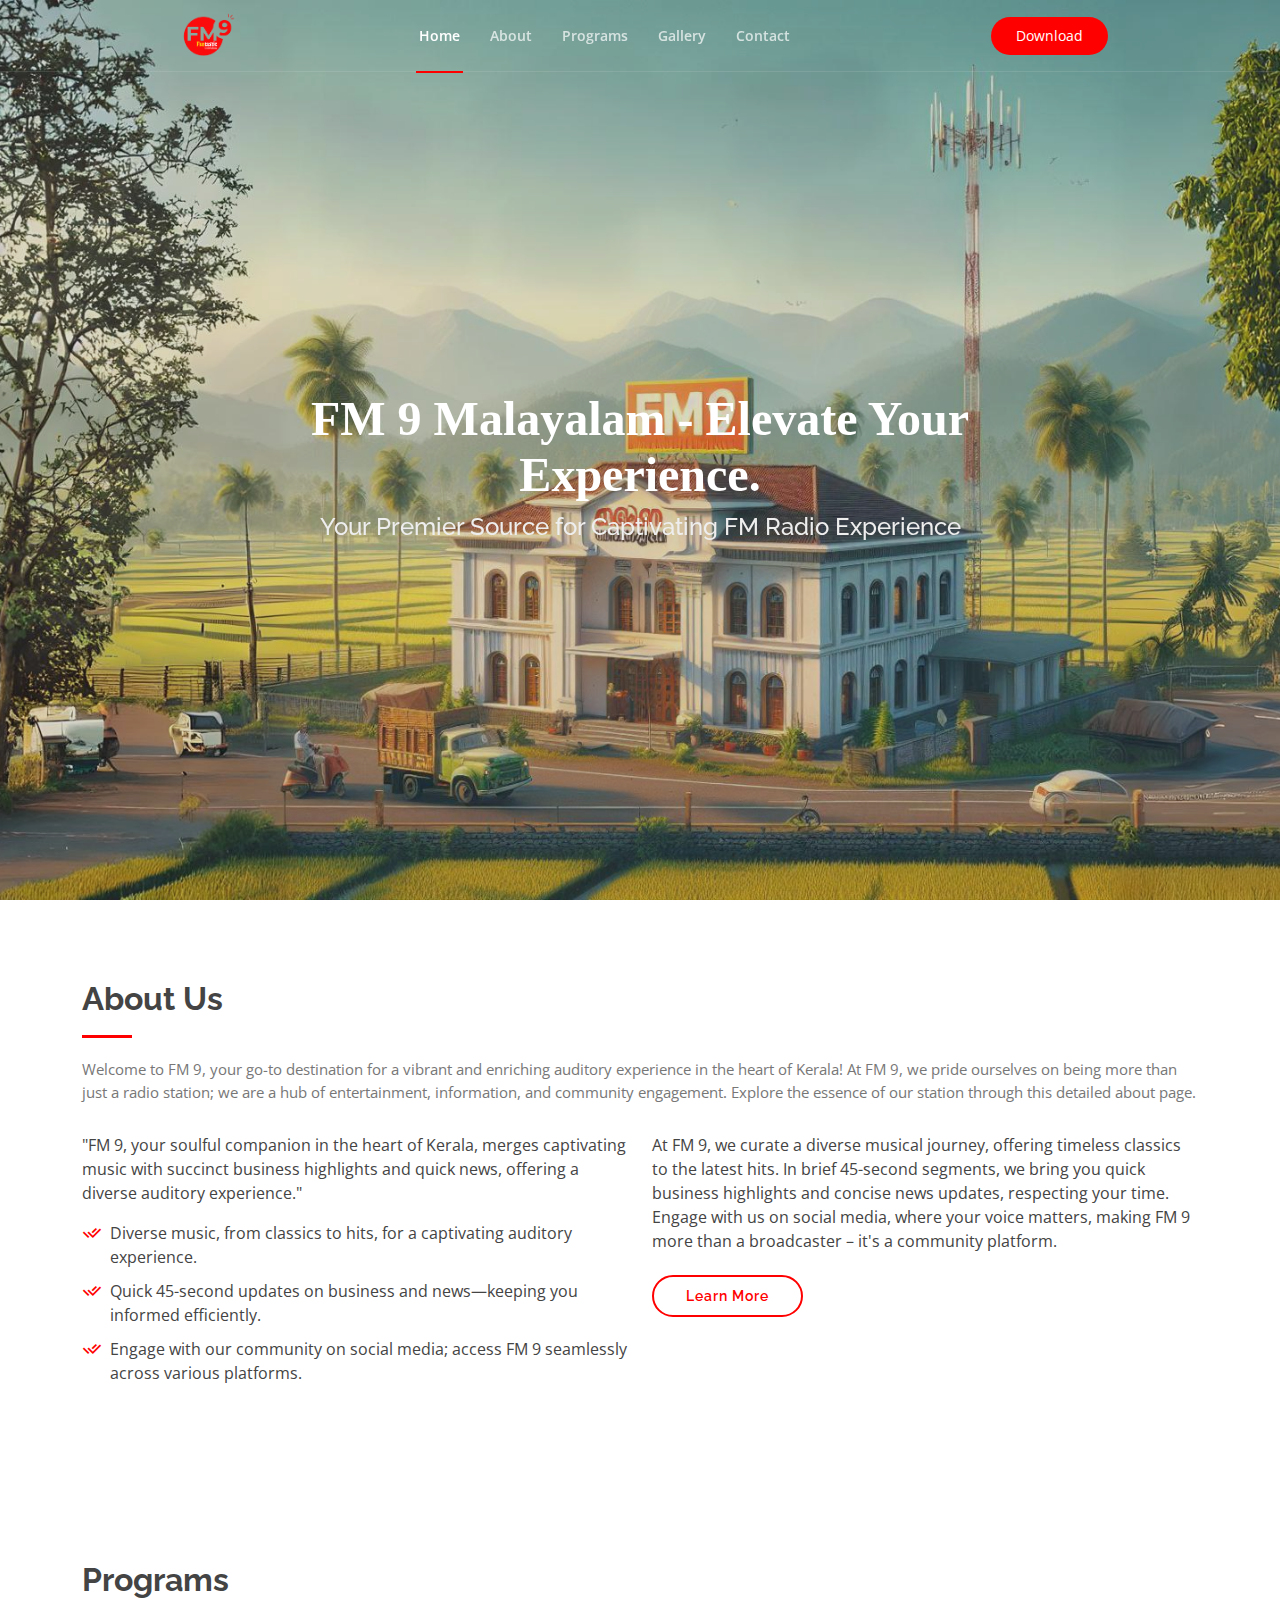
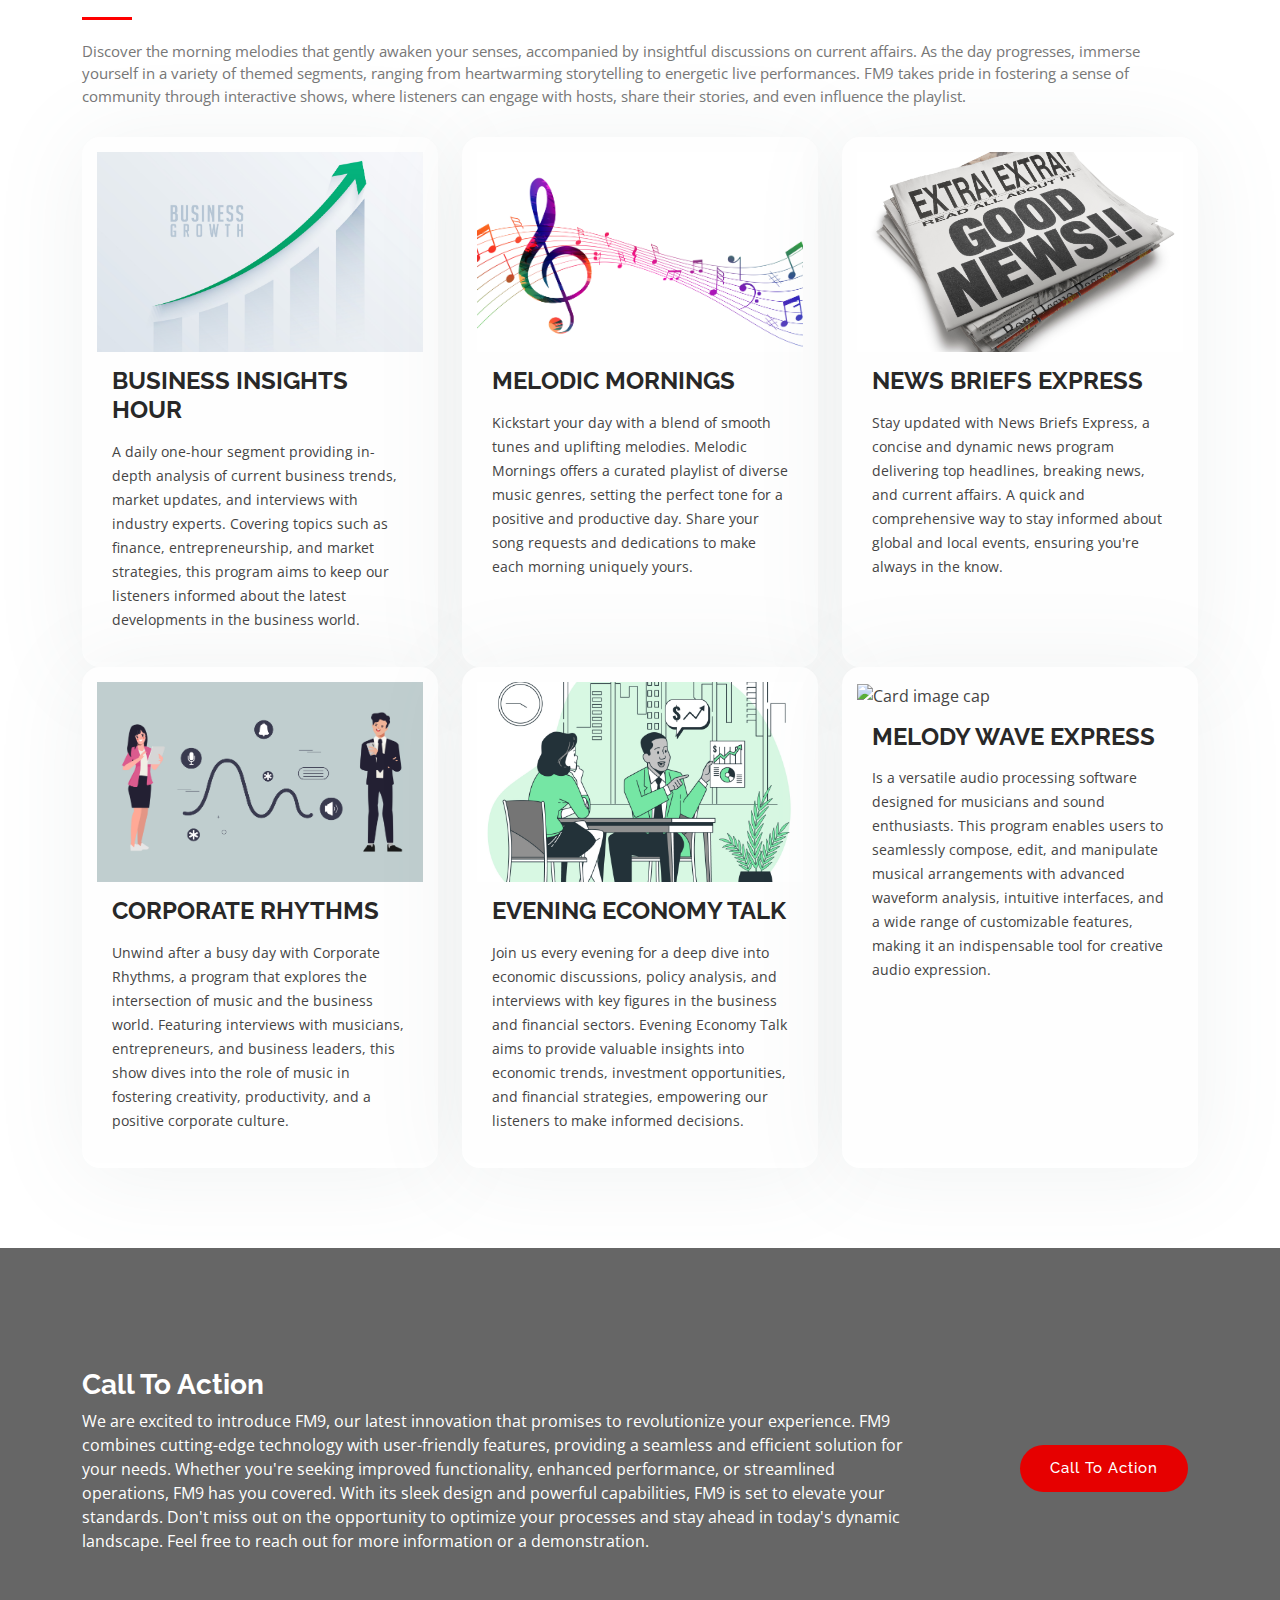
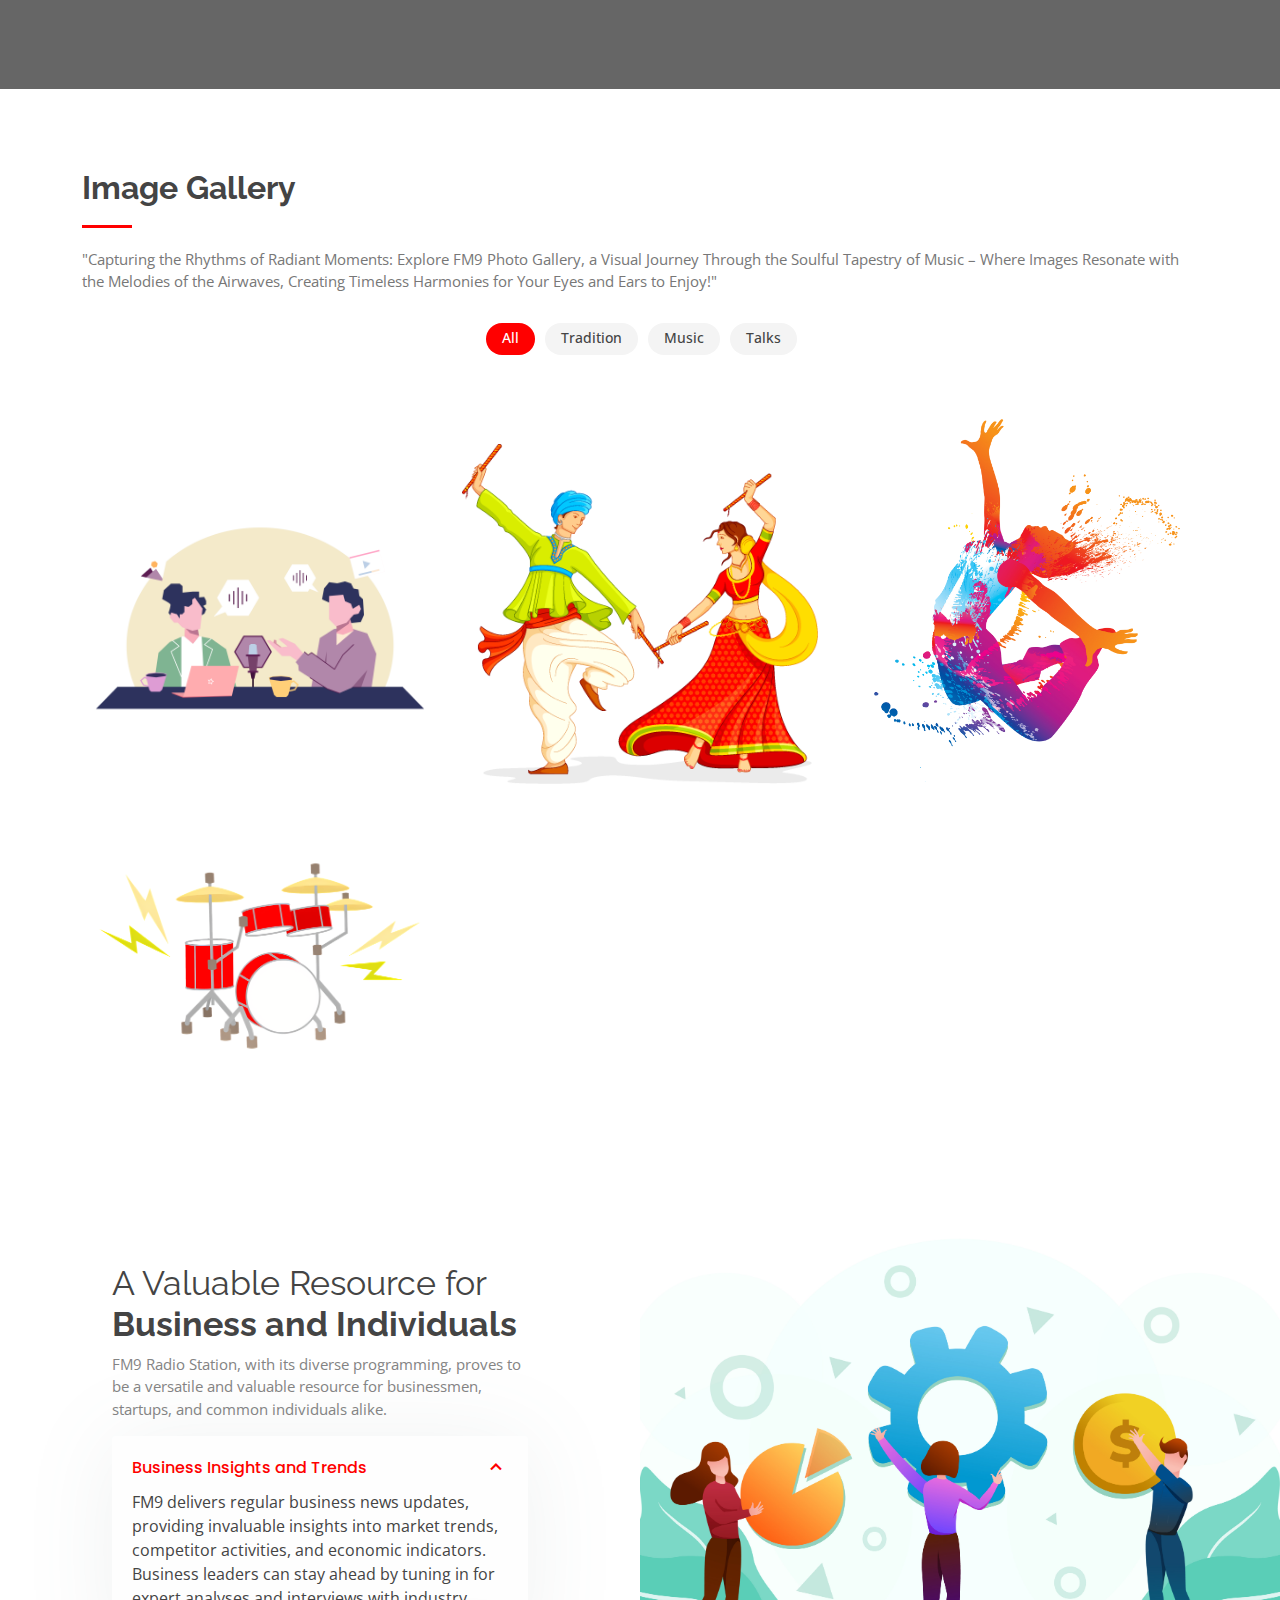
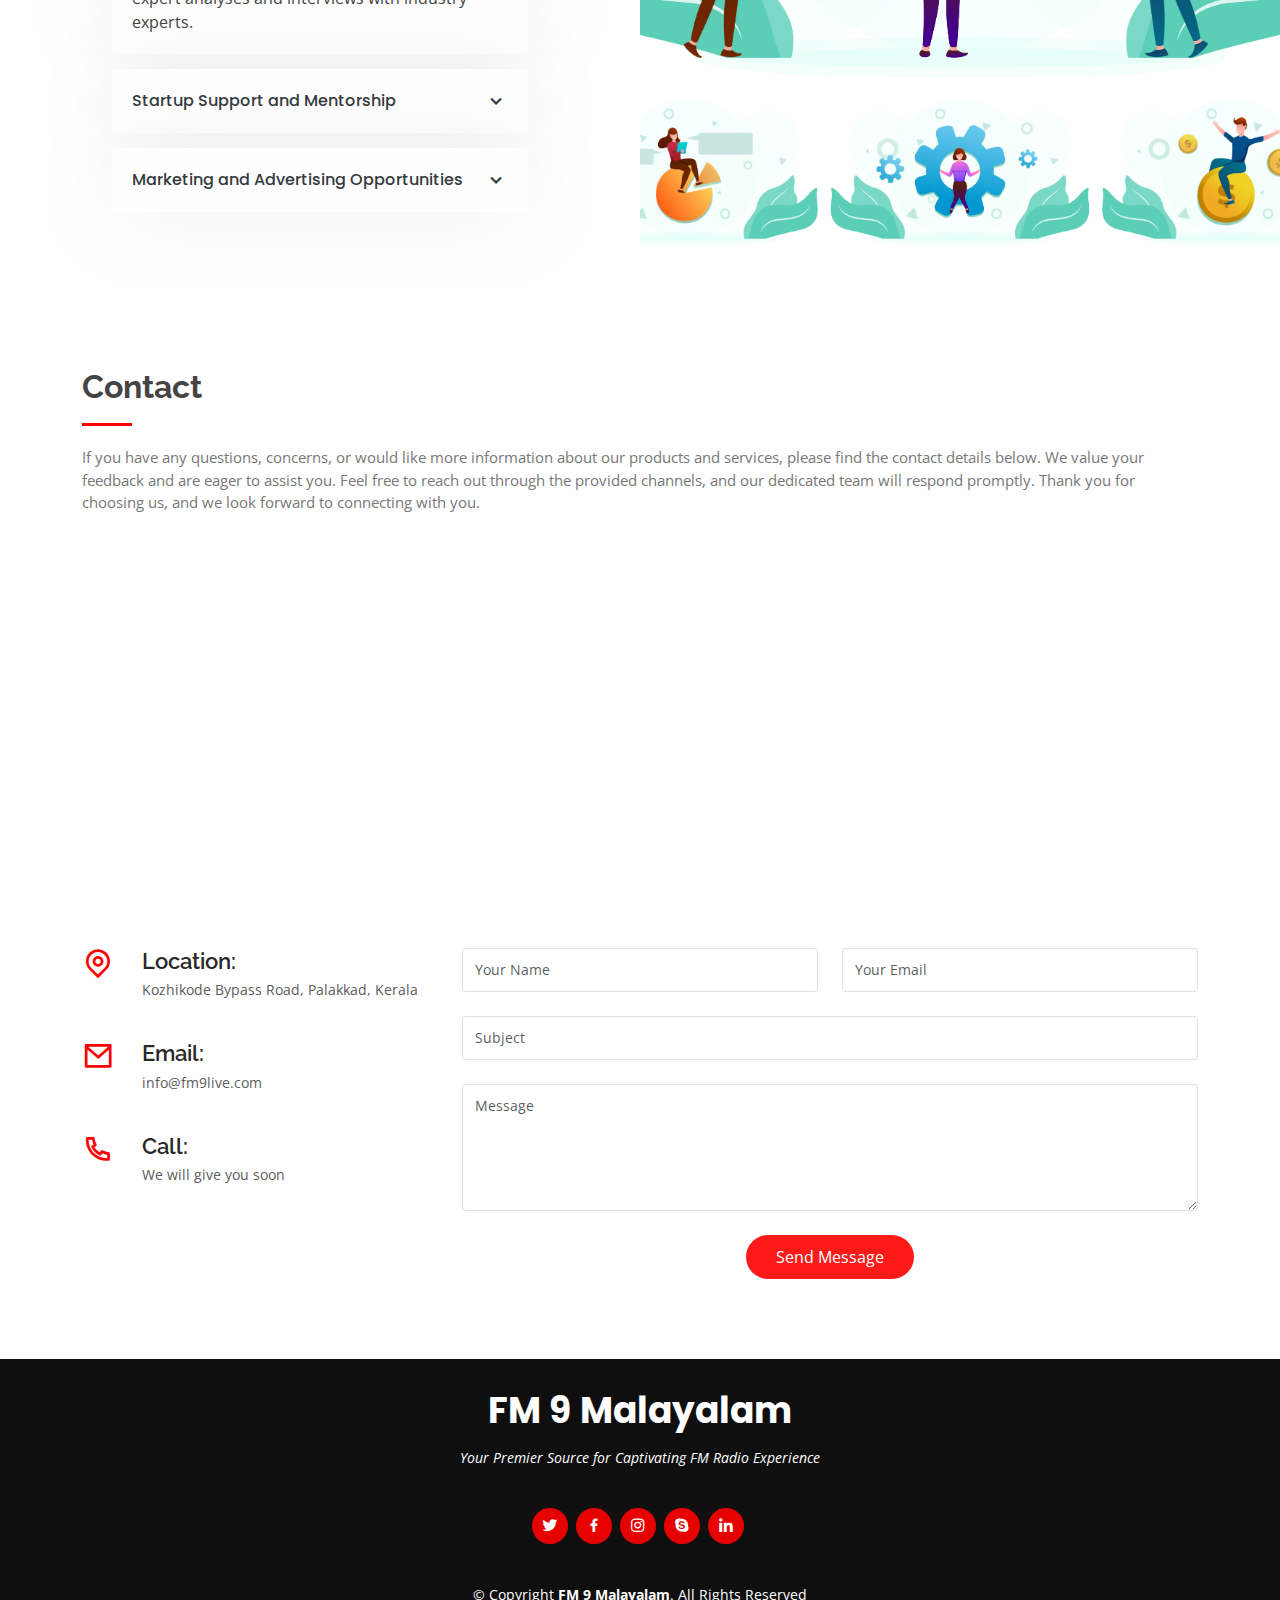
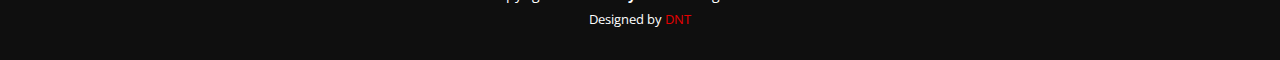
==== Fm9 Malayalam/index.html @ 85ab2f52 "final commit" ====
<!DOCTYPE html>
<html lang="en">
  <head>
    <meta charset="utf-8" />
    <meta content="width=device-width, initial-scale=1.0" name="viewport" />

    <title>FM 9 Malayalam</title>
    <meta content="" name="description" />
    <meta content="" name="keywords" />

    <!-- Favicons -->
    <link href="assets/img/FM 9  Logo.png" rel="icon" />
    <link href="assets/img/apple-touch-icon.png" rel="apple-touch-icon" />

    <!-- Google Fonts -->
    <link
      href="https://fonts.googleapis.com/css?family=Open+Sans:300,300i,400,400i,600,600i,700,700i|Raleway:300,300i,400,400i,500,500i,600,600i,700,700i|Poppins:300,300i,400,400i,500,500i,600,600i,700,700i"
      rel="stylesheet"
    />

    <!-- Vendor CSS Files -->
    <link
      href="assets/vendor/bootstrap/css/bootstrap.min.css"
      rel="stylesheet"
    />
    <link
      href="assets/vendor/bootstrap-icons/bootstrap-icons.css"
      rel="stylesheet"
    />
    <link href="assets/vendor/boxicons/css/boxicons.min.css" rel="stylesheet" />
    <link
      href="assets/vendor/glightbox/css/glightbox.min.css"
      rel="stylesheet"
    />
    <link href="assets/vendor/remixicon/remixicon.css" rel="stylesheet" />
    <link href="assets/vendor/swiper/swiper-bundle.min.css" rel="stylesheet" />

    <!-- Template Main CSS File -->
    <link href="assets/css/style.css" rel="stylesheet" />
    <link
      rel="stylesheet"
      type="text/css"
      href="https://cdn.jsdelivr.net/npm/toastify-js/src/toastify.min.css"
    />
  </head>

  <body>
    <!-- ======= Header ======= -->
    <header id="header" class="fixed-top">
      <div class="container-fluid">
        <div class="row justify-content-center">
          <div
            class="col-xl-9 d-flex align-items-center justify-content-lg-between"
          >
            <h1 class="logo me-auto me-lg-0">
              <a href="index.html"
                ><img
                  src="./assets/img/FM 9  Logo.png"
                  alt="Logo"
                  class="img-fluid"
              /></a>
            </h1>
            <!-- Uncomment below if you prefer to use an image logo -->
            <!-- <a href="index.html" class="logo me-auto me-lg-0"><img src="assets/img/logo.png" alt="" class="img-fluid"></a>-->

            <nav id="navbar" class="navbar order-last order-lg-0">
              <ul>
                <li>
                  <a class="nav-link scrollto active" href="#hero">Home</a>
                </li>
                <li><a class="nav-link scrollto" href="#about">About</a></li>
                <li>
                  <a class="nav-link scrollto" href="#programs">Programs</a>
                </li>
                <li>
                  <a class="nav-link scrollto" href="#portfolio">Gallery</a>
                </li>
                <li>
                  <a class="nav-link scrollto" href="#contact">Contact</a>
                </li>
              </ul>
              <i class="bi bi-list mobile-nav-toggle"></i>
            </nav>
            <!-- .navbar -->

            <a href="#about" class="get-started-btn scrollto">Download</a>
          </div>
        </div>
      </div>
    </header>
    <!-- End Header -->

    <!-- ======= Hero Section ======= -->
    <section id="hero" class="d-flex flex-column justify-content-center">
      <div class="container">
        <div class="row justify-content-center">
          <div class="col-xl-8">
            <div id="fmCarousel" class="carousel slide" data-ride="carousel">
              <div class="carousel-inner">
                <div class="carousel-item active">
                  <h1>FM 9 Malayalam - Elevate Your Experience.</h1>
                  <h2>
                    Your Premier Source for Captivating FM Radio Experience
                  </h2>
                </div>
                <div class="carousel-item">
                  <h1>FM 9 Malayalam - Beyond Boundaries, Beyond Limits.</h1>
                  <h2>
                    Your Premier Source for Captivating FM Radio Experience
                  </h2>
                </div>
                <div class="carousel-item">
                  <h1>FM 9 Malayalam - Where Imagination Meets Technology.</h1>
                  <h2>
                    Your Premier Source for Captivating FM Radio Experience
                  </h2>
                </div>
              </div>
            </div>
          </div>
        </div>
      </div>
    </section>
    <!-- End Hero -->

    <main id="main">
      <!-- ======= About Us Section ======= -->
      <section id="about" class="about">
        <div class="container">
          <div class="section-title">
            <h2>About Us</h2>
            <p>
              Welcome to FM 9, your go-to destination for a vibrant and
              enriching auditory experience in the heart of Kerala! At FM 9, we
              pride ourselves on being more than just a radio station; we are a
              hub of entertainment, information, and community engagement.
              Explore the essence of our station through this detailed about
              page.
            </p>
          </div>

          <div class="row content">
            <div class="col-lg-6">
              <p>
                "FM 9, your soulful companion in the heart of Kerala, merges
                captivating music with succinct business highlights and quick
                news, offering a diverse auditory experience."
              </p>
              <ul>
                <li>
                  <i class="ri-check-double-line"></i> Diverse music, from
                  classics to hits, for a captivating auditory experience.
                </li>
                <li>
                  <i class="ri-check-double-line"></i> Quick 45-second updates
                  on business and news—keeping you informed efficiently.
                </li>
                <li>
                  <i class="ri-check-double-line"></i> Engage with our community
                  on social media; access FM 9 seamlessly across various
                  platforms.
                </li>
              </ul>
            </div>
            <div class="col-lg-6 pt-4 pt-lg-0">
              <p>
                At FM 9, we curate a diverse musical journey, offering timeless
                classics to the latest hits. In brief 45-second segments, we
                bring you quick business highlights and concise news updates,
                respecting your time. Engage with us on social media, where your
                voice matters, making FM 9 more than a broadcaster – it's a
                community platform.
              </p>
              <a href="about-us.html" class="btn-learn-more">Learn More</a>
            </div>
          </div>
        </div>
      </section>
      <!-- End About Us Section -->

      <!-- ======= Programs Section ======= -->
      <section id="programs" class="services">
        <div class="container">
          <div class="section-title">
            <h2>Programs</h2>
            <p>
              Discover the morning melodies that gently awaken your senses,
              accompanied by insightful discussions on current affairs. As the
              day progresses, immerse yourself in a variety of themed segments,
              ranging from heartwarming storytelling to energetic live
              performances. FM9 takes pride in fostering a sense of community
              through interactive shows, where listeners can engage with hosts,
              share their stories, and even influence the playlist.
            </p>
          </div>

          <div class="row">
            <div class="col-lg-4 col-md-6 d-flex align-items-stretch">
              <div class="icon-box">
                <img
                  class="card-img-top"
                  src="./assets/img/Programs/sl_012322_48100_15.jpg"
                  alt="Card image cap"
                />
                <div class="card-body">
                  <h4><a href="">BUSINESS INSIGHTS HOUR</a></h4>
                  <p class="card-text">
                    A daily one-hour segment providing in-depth analysis of
                    current business trends, market updates, and interviews with
                    industry experts. Covering topics such as finance,
                    entrepreneurship, and market strategies, this program aims
                    to keep our listeners informed about the latest developments
                    in the business world.
                  </p>
                </div>
              </div>
            </div>

            <div class="col-lg-4 col-md-6 d-flex align-items-stretch">
              <div class="icon-box">
                <img
                  class="card-img-top"
                  src="./assets/img/Programs/SL-123119-26540-43.jpg"
                  alt="Card image cap"
                />
                <div class="card-body">
                  <h4><a href="">MELODIC MORNINGS</a></h4>
                  <p class="card-text">
                    Kickstart your day with a blend of smooth tunes and
                    uplifting melodies. Melodic Mornings offers a curated
                    playlist of diverse music genres, setting the perfect tone
                    for a positive and productive day. Share your song requests
                    and dedications to make each morning uniquely yours.
                  </p>
                </div>
              </div>
            </div>

            <div class="col-lg-4 col-md-6 d-flex align-items-stretch">
              <div class="icon-box">
                <img
                  class="card-img-top"
                  src="./assets/img/Programs/good-news-IMAGE.jpg"
                  alt="Card image cap"
                />
                <div class="card-body">
                  <h4><a href="">NEWS BRIEFS EXPRESS</a></h4>
                  <p class="card-text">
                    Stay updated with News Briefs Express, a concise and dynamic
                    news program delivering top headlines, breaking news, and
                    current affairs. A quick and comprehensive way to stay
                    informed about global and local events, ensuring you're
                    always in the know.
                  </p>
                </div>
              </div>
            </div>

            <div class="col-lg-4 col-md-6 d-flex align-items-stretch">
              <div class="icon-box">
                <img
                  class="card-img-top"
                  src="./assets/img/Programs/abstract_606.jpg"
                  alt="Card image cap"
                />
                <div class="card-body">
                  <h4><a href="">CORPORATE RHYTHMS</a></h4>
                  <p class="card-text">
                    Unwind after a busy day with Corporate Rhythms, a program
                    that explores the intersection of music and the business
                    world. Featuring interviews with musicians, entrepreneurs,
                    and business leaders, this show dives into the role of music
                    in fostering creativity, productivity, and a positive
                    corporate culture.
                  </p>
                </div>
              </div>
            </div>

            <div class="col-lg-4 col-md-6 d-flex align-items-stretch">
              <div class="icon-box">
                <img
                  class="card-img-top"
                  src="./assets/img/Programs/8878517.jpg"
                  alt="Card image cap"
                />
                <div class="card-body">
                  <h4><a href="">EVENING ECONOMY TALK</a></h4>
                  <p class="card-text">
                    Join us every evening for a deep dive into economic
                    discussions, policy analysis, and interviews with key
                    figures in the business and financial sectors. Evening
                    Economy Talk aims to provide valuable insights into economic
                    trends, investment opportunities, and financial strategies,
                    empowering our listeners to make informed decisions.
                  </p>
                </div>
              </div>
            </div>

            <div class="col-lg-4 col-md-6 d-flex align-items-stretch">
              <div class="icon-box">
                <img
                  class="card-img-top"
                  src="./assets/img/Programs/old-fashioned-turntable-wooden-table-generative-ai.jpg"
                  alt="Card image cap"
                />
                <div class="card-body">
                  <h4><a href="">MELODY WAVE EXPRESS</a></h4>
                  <p class="card-text">
                    Is a versatile audio processing software designed for
                    musicians and sound enthusiasts. This program enables users
                    to seamlessly compose, edit, and manipulate musical
                    arrangements with advanced waveform analysis, intuitive
                    interfaces, and a wide range of customizable features,
                    making it an indispensable tool for creative
                    audio expression.
                  </p>
                </div>
              </div>
            </div>
          </div>
        </div>
      </section>
      <!-- End Programs Section -->

      <!-- ======= Cta Section ======= -->
      <section id="cta" class="cta">
        <div class="container">
          <div class="row">
            <div class="col-lg-9 text-center text-lg-start">
              <h3>Call To Action</h3>
              <p>
                We are excited to introduce FM9, our latest innovation that
                promises to revolutionize your experience. FM9 combines
                cutting-edge technology with user-friendly features, providing a
                seamless and efficient solution for your needs. Whether you're
                seeking improved functionality, enhanced performance, or
                streamlined operations, FM9 has you covered. With its sleek
                design and powerful capabilities, FM9 is set to elevate your
                standards. Don't miss out on the opportunity to optimize your
                processes and stay ahead in today's dynamic landscape. Feel free
                to reach out for more information or a demonstration.
              </p>
            </div>
            <div class="col-lg-3 cta-btn-container text-center">
              <a class="cta-btn align-middle" href="#">Call To Action</a>
            </div>
          </div>
        </div>
      </section>
      <!-- End Cta Section -->

      <!-- ======= Portfolio Section ======= -->
      <section id="portfolio" class="portfolio">
        <div class="container">
          <div class="section-title">
            <h2>Image Gallery</h2>
            <p>
              "Capturing the Rhythms of Radiant Moments: Explore FM9 Photo
              Gallery, a Visual Journey Through the Soulful Tapestry of Music –
              Where Images Resonate with the Melodies of the Airwaves, Creating
              Timeless Harmonies for Your Eyes and Ears to Enjoy!"
            </p>
          </div>

          <div class="row">
            <div class="col-lg-12 d-flex justify-content-center">
              <ul id="portfolio-flters">
                <li data-filter="*" class="filter-active">All</li>
                <li data-filter=".filter-tradition">Tradition</li>
                <li data-filter=".filter-music">Music</li>
                <li data-filter=".filter-talks">Talks</li>
              </ul>
            </div>
          </div>

          <div class="row portfolio-container">
            <div class="col-lg-4 col-md-6 portfolio-item filter-talks">
              <img
                src="assets/img/gallery/gallery8.png"
                class="img-fluid"
                alt=""
              />
              <div class="portfolio-info">
                <h4>Talks</h4>
                <p>Talks</p>
              </div>
            </div>

            <div class="col-lg-4 col-md-6 portfolio-item filter-tradition">
              <img
                src="assets/img/gallery/gallery7.png"
                class="img-fluid"
                alt=""
              />
              <div class="portfolio-info">
                <h4>Tradition</h4>
                <p>Tradition</p>
              </div>
            </div>

            <div class="col-lg-4 col-md-6 portfolio-item filter-music">
              <img
                src="assets/img/gallery/gallery2.png"
                class="img-fluid"
                alt=""
              />
              <div class="portfolio-info">
                <h4>Music</h4>
                <p>Music</p>
              </div>
            </div>

            <div class="col-lg-4 col-md-6 portfolio-item filter-tradition">
              <img
                src="assets/img/gallery/gallery5.png"
                class="img-fluid"
                alt=""
              />
              <div class="portfolio-info">
                <h4>Tradition</h4>
                <p>Tradition</p>
              </div>
            </div>

            <div class="col-lg-4 col-md-6 portfolio-item filter-tradition">
              <img
                src="assets/img/gallery/gallery3.png"
                class="img-fluid"
                alt=""
              />
              <div class="portfolio-info">
                <h4>Tradition</h4>
                <p>Tradition</p>
              </div>
            </div>

            <div class="col-lg-4 col-md-6 portfolio-item filter-talks">
              <img
                src="assets/img/gallery/gallery1.png"
                class="img-fluid"
                alt=""
              />
              <div class="portfolio-info">
                <h4>Talks</h4>
                <p>Talks</p>
              </div>
            </div>

            <div class="col-lg-4 col-md-6 portfolio-item filter-music">
              <img
                src="assets/img/gallery/gallery4.png"
                class="img-fluid"
                alt=""
              />
              <div class="portfolio-info">
                <h4>Music</h4>
                <p>Music</p>
              </div>
            </div>

            <div class="col-lg-4 col-md-6 portfolio-item filter-talks">
              <img
                src="assets/img/gallery/gallery8.png"
                class="img-fluid"
                alt=""
              />
              <div class="portfolio-info">
                <h4>Talks</h4>
                <p>Talks</p>
              </div>
            </div>
            <div class="col-lg-4 col-md-6 portfolio-item filter-music">
              <img
                src="assets/img/gallery/gallery6.png"
                class="img-fluid"
                alt=""
              />
              <div class="portfolio-info">
                <h4>Music</h4>
                <p>Music</p>
              </div>
            </div>
          </div>
        </div>
      </section>
      <!-- End Portfolio Section -->

      <!-- ======= Faq Section ======= -->
      <section id="faq" class="faq">
        <div class="container-fluid">
          <div class="row">
            <div
              class="col-lg-6 d-flex flex-column justify-content-center align-items-stretch order-2 order-lg-1"
            >
              <div class="content">
                <h3>
                  A Valuable Resource for <br /><strong
                    >Business and Individuals</strong
                  >
                </h3>
                <p>
                  FM9 Radio Station, with its diverse programming, proves to be
                  a versatile and valuable resource for businessmen, startups,
                  and common individuals alike.
                </p>
              </div>

              <div class="accordion-list">
                <ul>
                  <li>
                    <a
                      data-bs-toggle="collapse"
                      class="collapse"
                      data-bs-target="#accordion-list-1"
                      >Business Insights and Trends<i
                        class="bx bx-chevron-down icon-show"
                      ></i
                      ><i class="bx bx-chevron-up icon-close"></i
                    ></a>
                    <div
                      id="accordion-list-1"
                      class="collapse show"
                      data-bs-parent=".accordion-list"
                    >
                      <p>
                        FM9 delivers regular business news updates, providing
                        invaluable insights into market trends, competitor
                        activities, and economic indicators. Business leaders
                        can stay ahead by tuning in for expert analyses and
                        interviews with industry experts.
                      </p>
                    </div>
                  </li>

                  <li>
                    <a
                      data-bs-toggle="collapse"
                      data-bs-target="#accordion-list-2"
                      class="collapsed"
                      >Startup Support and Mentorship<i
                        class="bx bx-chevron-down icon-show"
                      ></i
                      ><i class="bx bx-chevron-up icon-close"></i
                    ></a>
                    <div
                      id="accordion-list-2"
                      class="collapse"
                      data-bs-parent=".accordion-list"
                    >
                      <p>
                        FM9 hosts dedicated segments featuring success stories,
                        tips, and advice from seasoned entrepreneurs. This not
                        only offers inspiration but also practical guidance for
                        navigating the challenges faced by startups. Regular
                        interviews with investors and business mentors provide
                        networking opportunities.
                      </p>
                    </div>
                  </li>

                  <li>
                    <a
                      data-bs-toggle="collapse"
                      data-bs-target="#accordion-list-3"
                      class="collapsed"
                      >Marketing and Advertising Opportunities<i
                        class="bx bx-chevron-down icon-show"
                      ></i
                      ><i class="bx bx-chevron-up icon-close"></i
                    ></a>
                    <div
                      id="accordion-list-3"
                      class="collapse"
                      data-bs-parent=".accordion-list"
                    >
                      <p>
                        FM9 serves as a powerful advertising platform for
                        businesses and startups to reach a diverse audience.
                        Customized advertising slots enable effective promotion,
                        enhancing brand visibility and attracting
                        potential customers.
                      </p>
                    </div>
                  </li>
                </ul>
              </div>
            </div>

            <div
              class="col-lg-6 align-items-stretch order-1 order-lg-2 img"
              style="background-image: url('assets/img/35.jpg')"
            >
              &nbsp;
            </div>
          </div>
        </div>
      </section>
      <!-- End Faq Section -->

      <!-- ======= Contact Section ======= -->
      <section id="contact" class="contact">
        <div class="container">
          <div class="section-title">
            <h2>Contact</h2>
            <p>
              If you have any questions, concerns, or would like more
              information about our products and services, please find the
              contact details below. We value your feedback and are eager to
              assist you. Feel free to reach out through the provided channels,
              and our dedicated team will respond promptly. Thank you for
              choosing us, and we look forward to connecting with you.
            </p>
          </div>
        </div>

        <div>
          <iframe
            style="border: 0; width: 100%; height: 350px"
            src="https://www.google.com/maps/embed?pb=!1m14!1m8!1m3!1d12097.433213460943!2d-74.0062269!3d40.7101282!3m2!1i1024!2i768!4f13.1!3m3!1m2!1s0x0%3A0xb89d1fe6bc499443!2sDowntown+Conference+Center!5e0!3m2!1smk!2sbg!4v1539943755621"
            frameborder="0"
            allowfullscreen
          ></iframe>
        </div>

        <div class="container">
          <div class="row mt-5">
            <div class="col-lg-4">
              <div class="info">
                <div class="address">
                  <i class="ri-map-pin-line"></i>
                  <h4>Location:</h4>
                  <p>Kozhikode Bypass Road, Palakkad, Kerala</p>
                </div>

                <div class="email">
                  <i class="ri-mail-line"></i>
                  <h4>Email:</h4>
                  <p>info@fm9live.com</p>
                </div>

                <div class="phone">
                  <i class="ri-phone-line"></i>
                  <h4>Call:</h4>
                  <p>We will give you soon</p>
                </div>
              </div>
            </div>

            <div class="col-lg-8 mt-5 mt-lg-0">
              <div id="contact-form" class="form-group php-email-form">
                <div class="row">
                  <div class="col-md-6 form-group">
                    <input
                      type="text"
                      name="name"
                      class="form-control"
                      id="name"
                      placeholder="Your Name"
                      required
                    />
                  </div>
                  <div class="col-md-6 form-group mt-3 mt-md-0">
                    <input
                      type="email"
                      class="form-control"
                      name="email"
                      id="email"
                      placeholder="Your Email"
                      required
                    />
                  </div>
                </div>
                <div class="form-group mt-3">
                  <input
                    type="text"
                    class="form-control"
                    name="subject"
                    id="subject"
                    placeholder="Subject"
                    required
                  />
                </div>
                <div class="form-group mt-3">
                  <textarea
                    class="form-control"
                    name="message"
                    rows="5"
                    id="message"
                    placeholder="Message"
                    required
                  ></textarea>
                </div>
                <div class="my-3">
                  <div class="loading">Loading</div>
                  <div class="error-message"></div>
                  <div class="sent-message">
                    Your message has been sent. Thank you!
                  </div>
                </div>
                <div class="text-center">
                  <button onclick="sendMessage(event)">Send Message</button>
                </div>
              </div>
            </div>
          </div>
        </div>
      </section>
      <!-- End Contact Section -->
    </main>
    <!-- End #main -->

    <!-- ======= Footer ======= -->
    <footer id="footer">
      <div class="container">
        <h3>FM 9 Malayalam</h3>
        <p>Your Premier Source for Captivating FM Radio Experience</p>
        <div class="social-links">
          <a href="#" class="twitter"><i class="bx bxl-twitter"></i></a>
          <a href="#" class="facebook"><i class="bx bxl-facebook"></i></a>
          <a href="#" class="instagram"><i class="bx bxl-instagram"></i></a>
          <a href="#" class="google-plus"><i class="bx bxl-skype"></i></a>
          <a href="#" class="linkedin"><i class="bx bxl-linkedin"></i></a>
        </div>
        <div class="copyright">
          &copy; Copyright <strong><span>FM 9 Malayalam</span></strong
          >. All Rights Reserved
        </div>
        <div class="credits">
          Designed by <a href="https://fm9live.com/">DNT</a>
        </div>
      </div>
    </footer>
    <!-- End Footer -->

    <div id="preloader"></div>
    <a
      href="#"
      class="back-to-top d-flex align-items-center justify-content-center"
      ><i class="bi bi-arrow-up-short"></i
    ></a>

    <!-- Vendor JS Files -->
    <script src="assets/vendor/purecounter/purecounter_vanilla.js"></script>
    <script src="assets/vendor/bootstrap/js/bootstrap.bundle.min.js"></script>
    <script src="assets/vendor/glightbox/js/glightbox.min.js"></script>
    <script src="assets/vendor/isotope-layout/isotope.pkgd.min.js"></script>
    <script src="assets/vendor/swiper/swiper-bundle.min.js"></script>
    <script src="assets/vendor/php-email-form/validate.js"></script>

    <!-- Template Main JS File -->
    <script src="assets/js/main.js"></script>
    <script src="https://code.jquery.com/jquery-3.5.1.slim.min.js"></script>
    <script src="https://cdn.jsdelivr.net/npm/@popperjs/core@2.0.8/dist/umd/popper.min.js"></script>
    <script src="https://maxcdn.bootstrapcdn.com/bootstrap/4.5.2/js/bootstrap.min.js"></script>

    <!-- Email js -->
    <script
      type="text/javascript"
      src="https://cdn.jsdelivr.net/npm/@emailjs/browser@3/dist/email.min.js"
    ></script>

    <!-- toastify -->
    <script
      type="text/javascript"
      src="https://cdn.jsdelivr.net/npm/toastify-js"
    ></script>

    <script>
      // Enable carousel auto-slide
      $(document).ready(function () {
        $("#fmCarousel").carousel({
          interval: 3000,
        });
      });
    </script>

    <script>
      function sendMessage(event) {
        event.preventDefault();
        (function () {
          emailjs.init("loARgRmXVBQ91yema");
        })();

        let serviceID = "service_m8o8buq";
        let templateID = "template_ey1mjzt";

        const senderName = document.querySelector("#name");
        const senderEmail = document.querySelector("#email");
        const subject = document.querySelector("#subject");
        const message = document.querySelector("#message");

        if (
          senderName.value === "" ||
          senderEmail.value === "" ||
          subject.value === "" ||
          message.value === ""
        ) {
          function showToast() {
            Toastify({
              text: "Please fill in all fields before submitting.",
              duration: 3000,
              gravity: "bottom",
              position: "center",
              backgroundColor: "red",
            }).showToast();
          }
          showToast();
          return;
        }

        let params = {
          senderName: senderName.value,
          senderEmail: senderEmail.value,
          subject: subject.value,
          message: message.value,
        };

        emailjs.send(serviceID, templateID, params).then((res) => {
          function showToast() {
            Toastify({
              text: "Thank you! We will reach you soon.",
              duration: 3000,
              gravity: "bottom",
              position: "center",
              backgroundColor: "linear-gradient(to right, #00b09b, #96c93d)",
            }).showToast();
          }
          showToast();
          // Resetting the values
          senderName.value === ""
          senderEmail.value === ""
          subject.value === ""
          message.value === ""
        });
      }
    </script>
  </body>
</html>
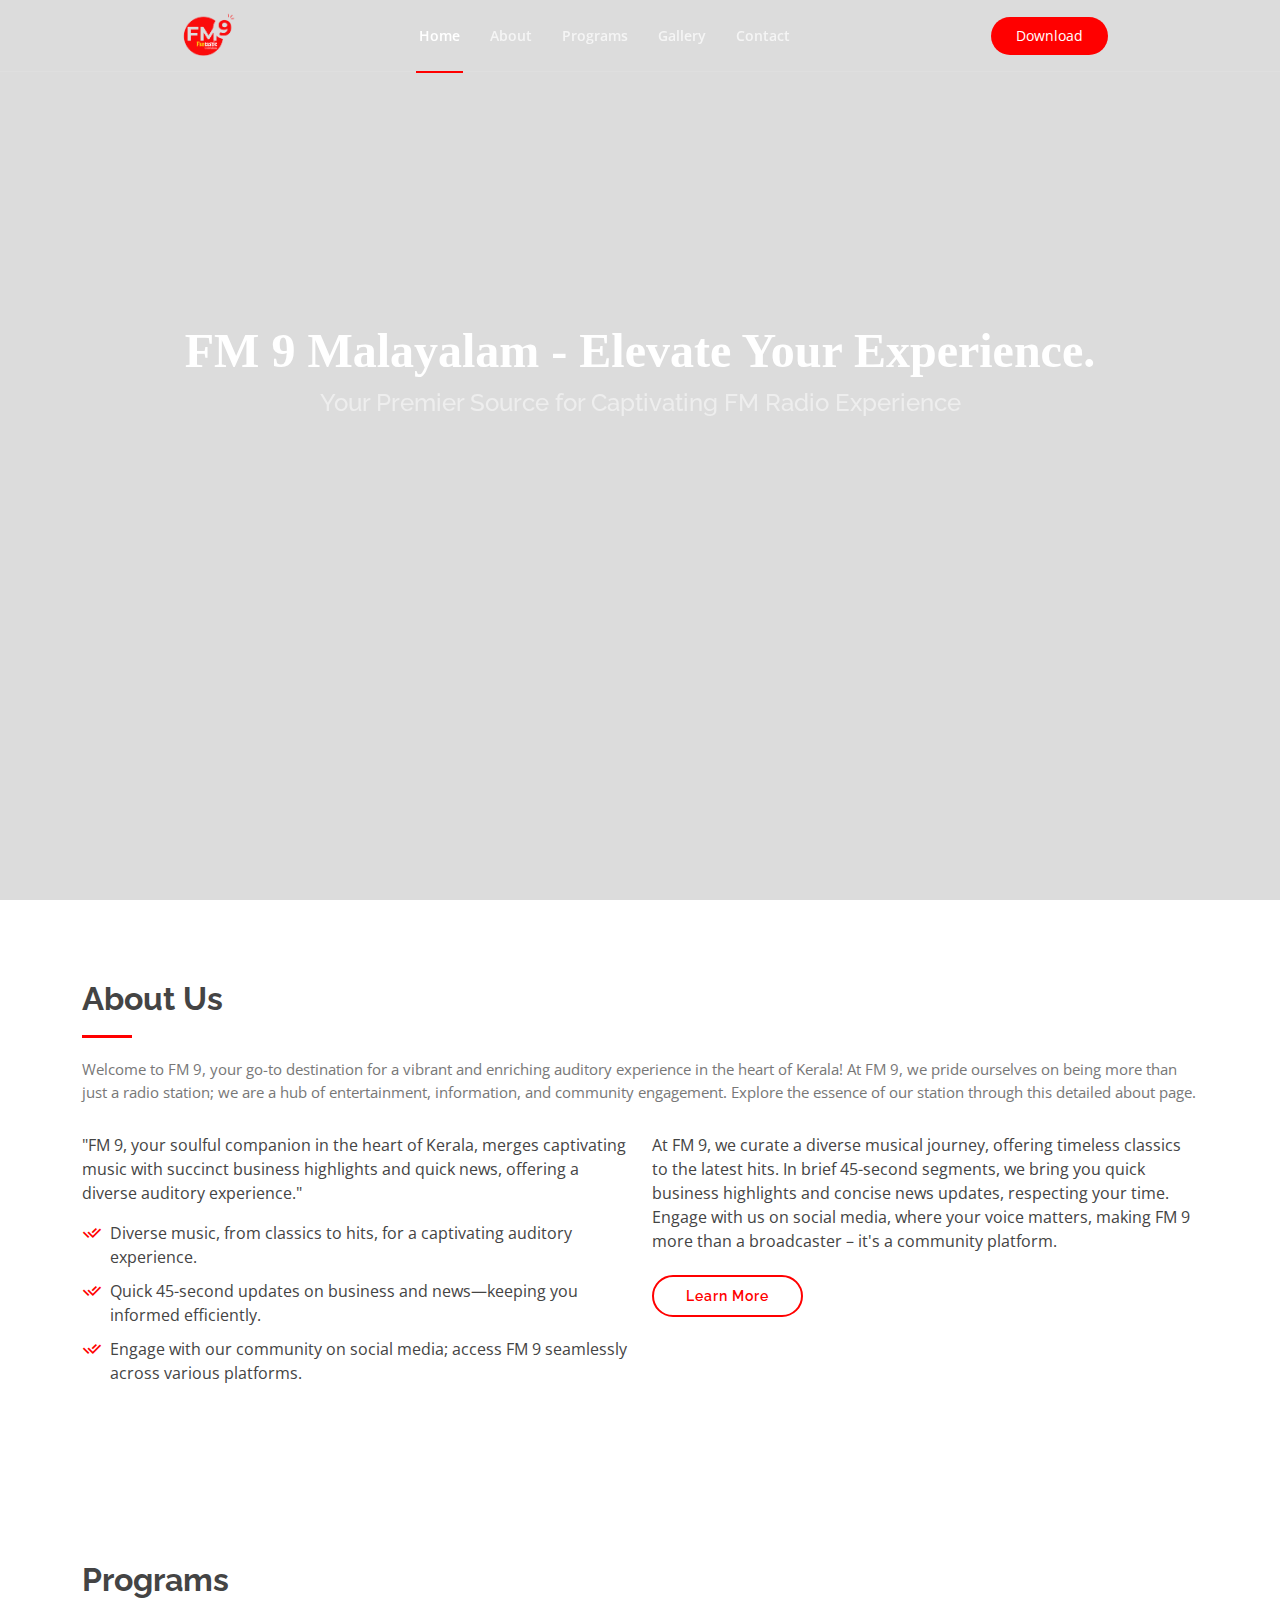
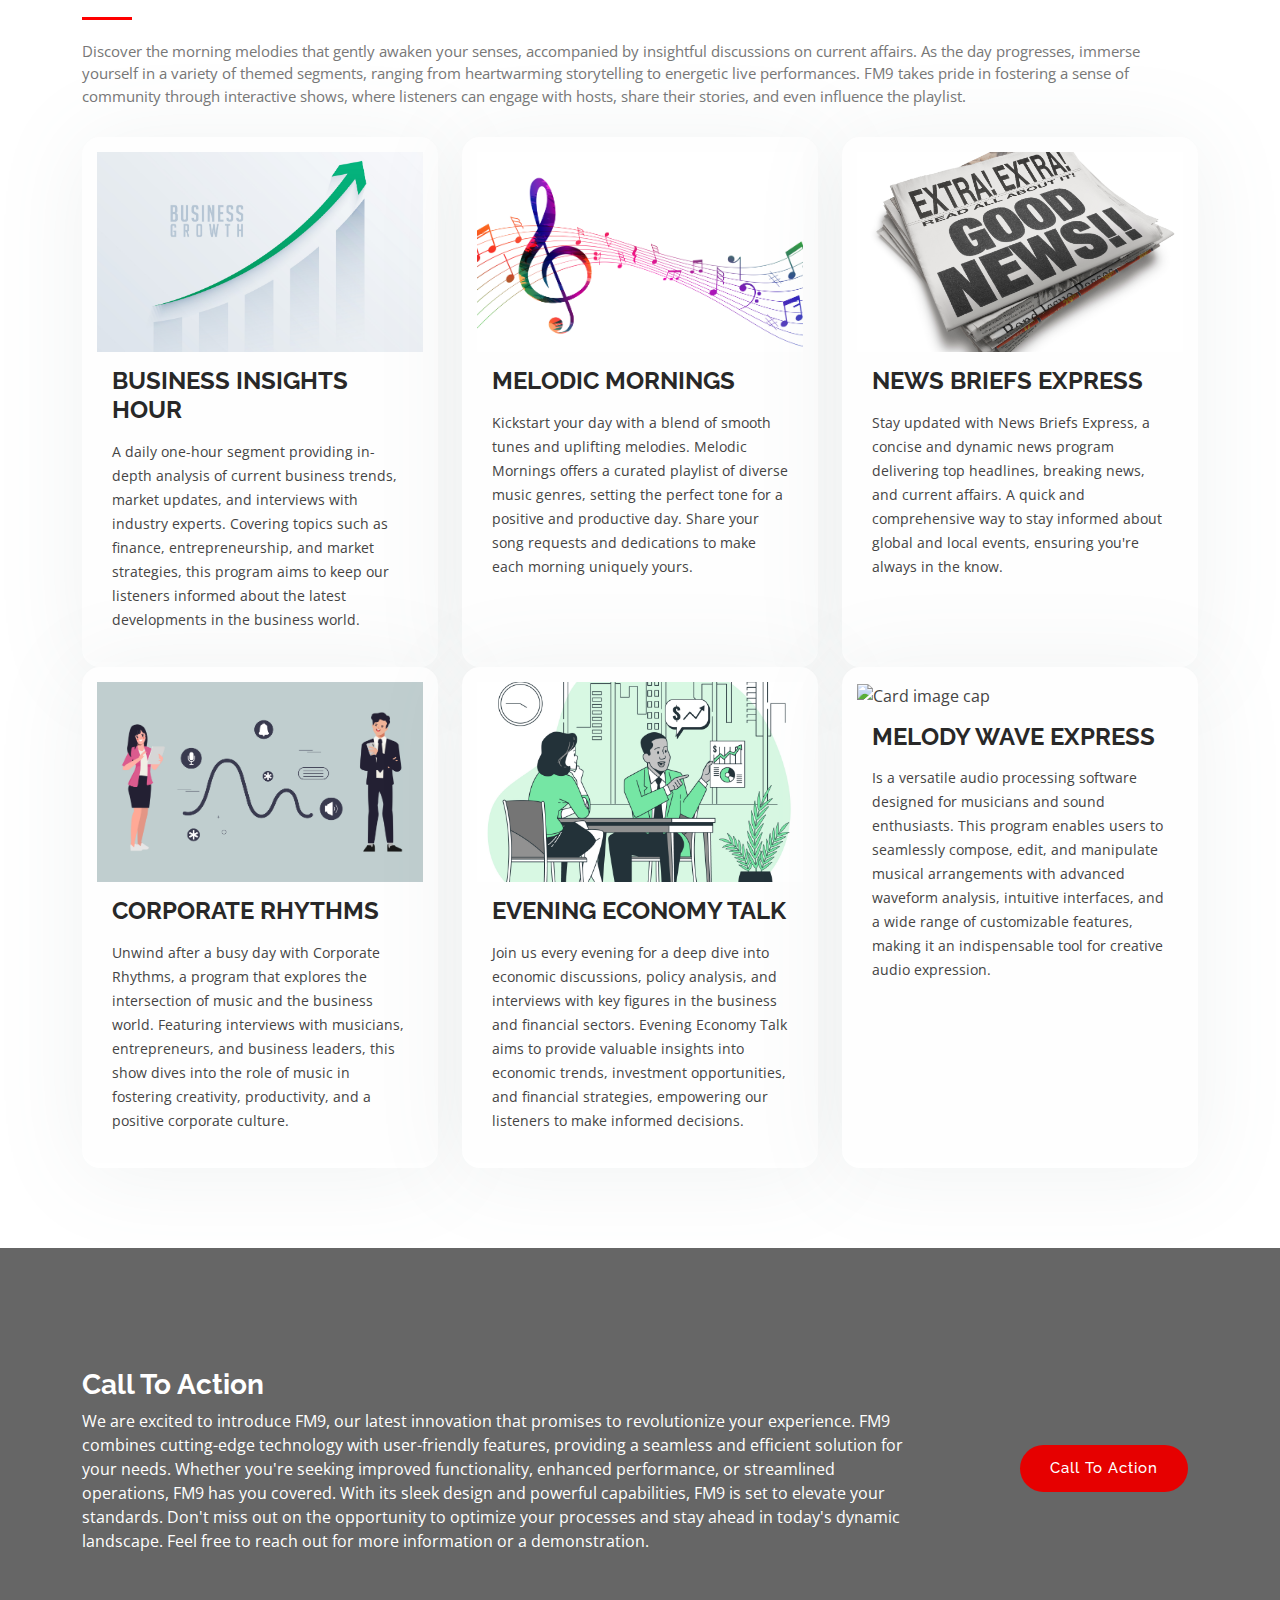
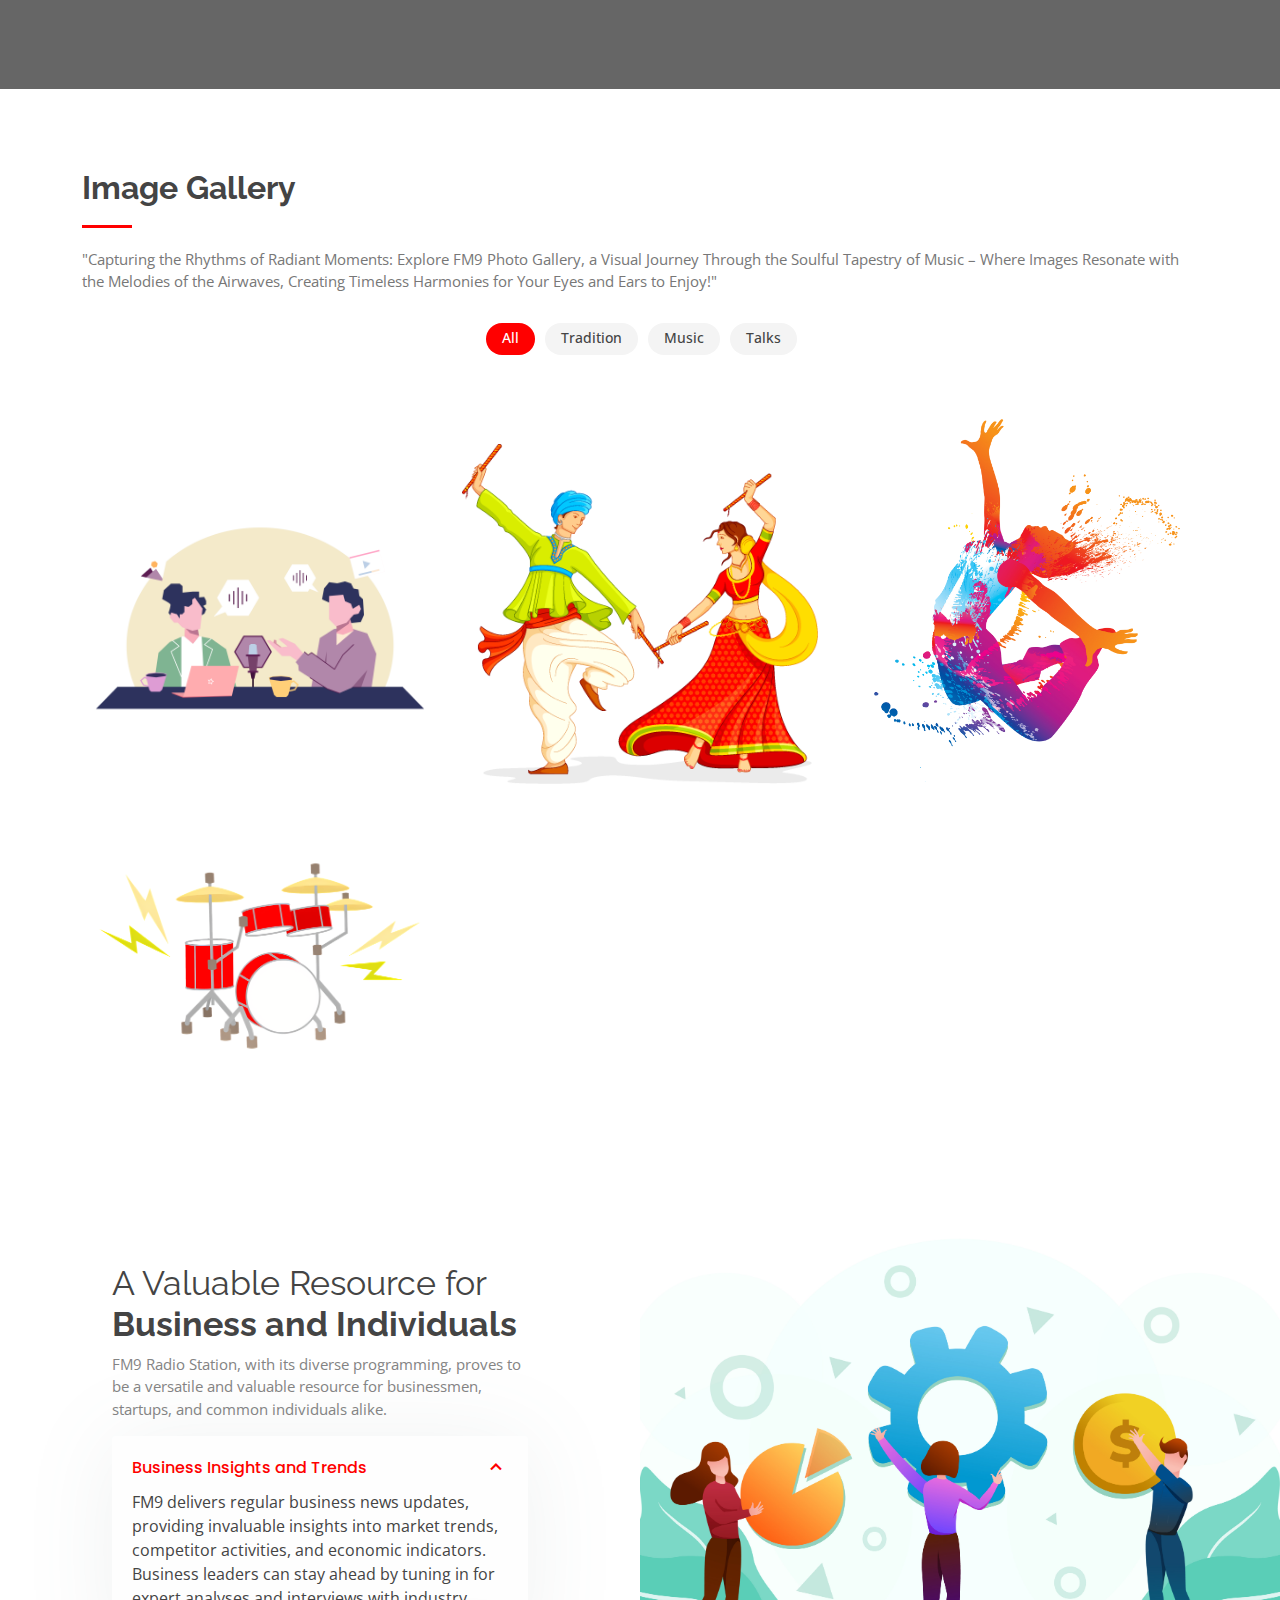
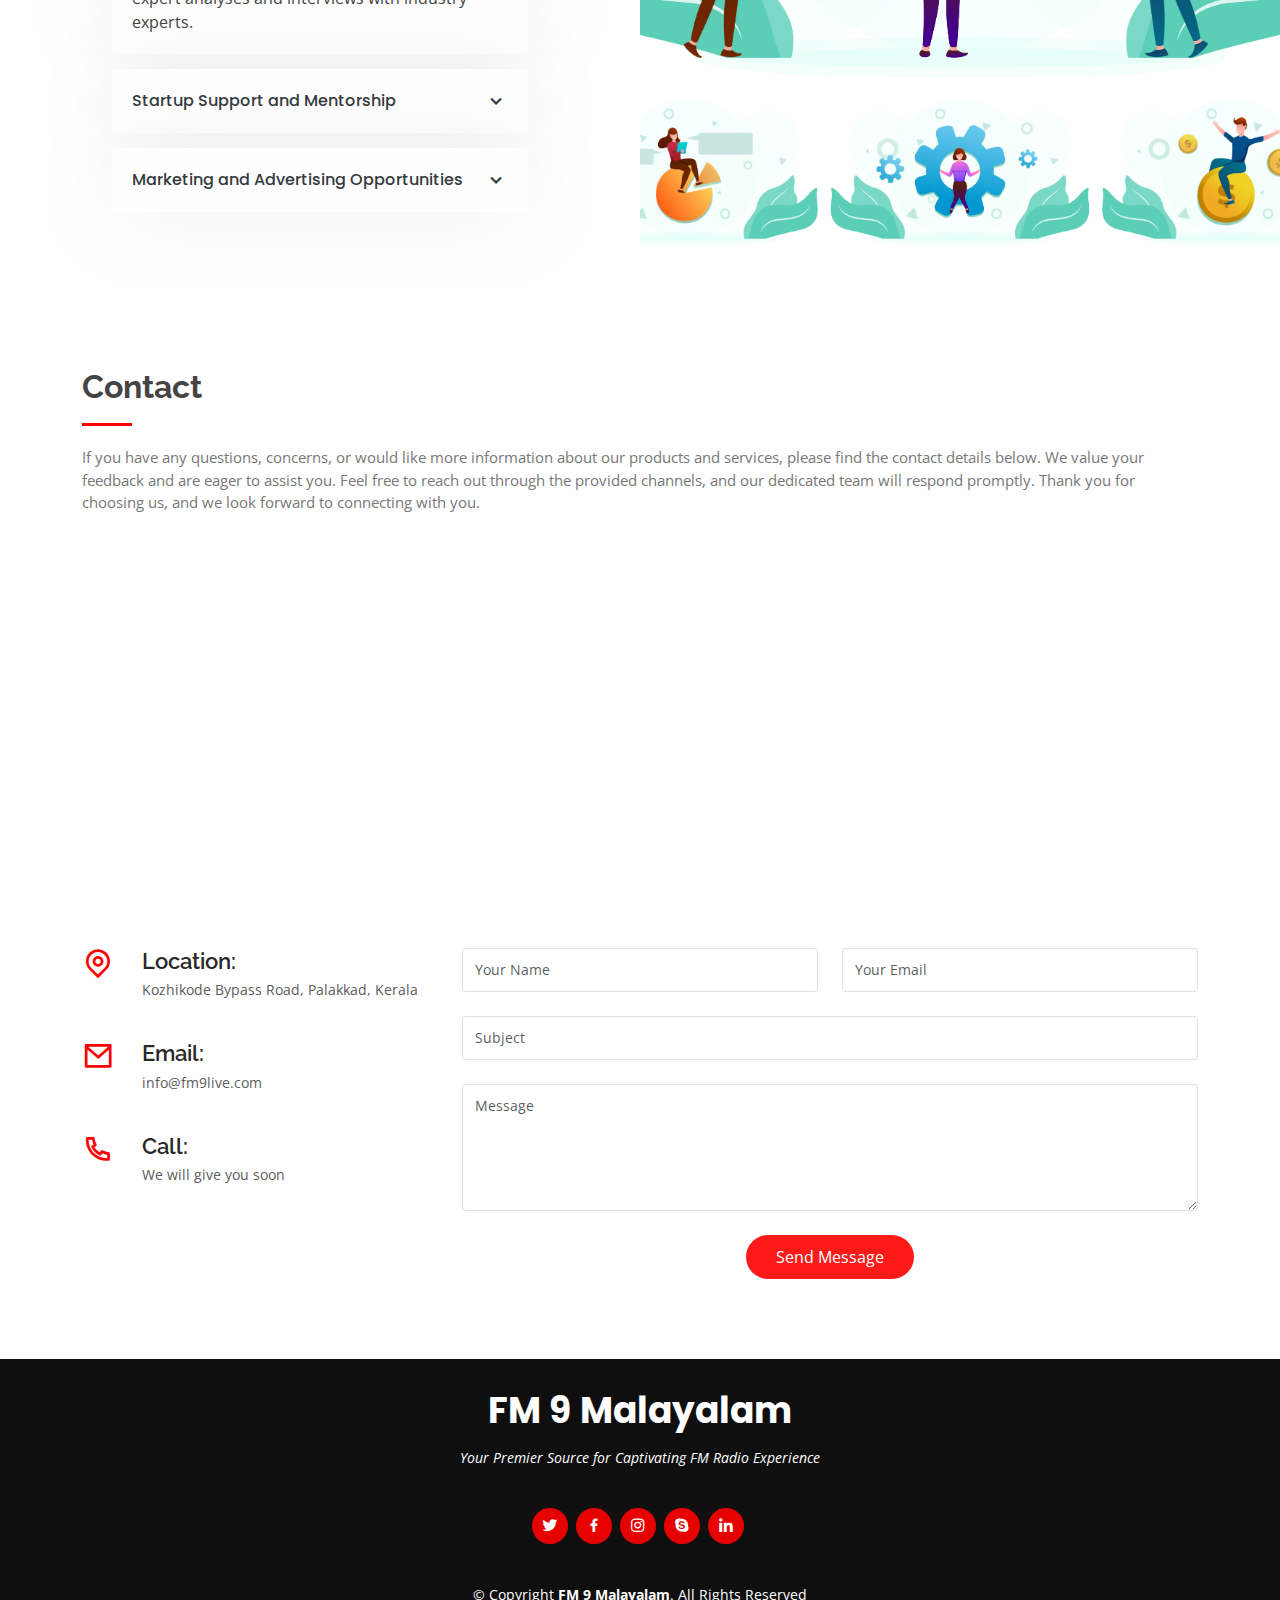
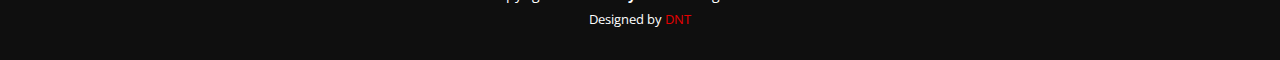
==== commit 565bc25d: "after carousal" ====
--- a/Fm9 Malayalam/index.html
+++ b/Fm9 Malayalam/index.html
@@ -91,7 +91,7 @@
     <!-- End Header -->
 
     <!-- ======= Hero Section ======= -->
-    <section id="hero" class="d-flex flex-column justify-content-center">
+    <!-- <section id="hero" class="d-flex flex-column justify-content-center">
       <div class="container">
         <div class="row justify-content-center">
           <div class="col-xl-8">
@@ -117,6 +117,36 @@
                 </div>
               </div>
             </div>
+          </div>
+        </div>
+      </div>
+    </section> -->
+    <section id="hero" class="d-flex flex-column justify-content-center">
+      <div id="fmCarousel" class="carousel slide" data-ride="carousel" data-interval="5000">
+        <div class="carousel-inner">
+          <div class="carousel-item active" style="background-image: url('./assets/heropics/3.jpg');">
+            <div class="row justify-content-center">
+            <div class="carousel-caption">
+              <h1>FM 9 Malayalam - Elevate Your Experience.</h1>
+              <h2>Your Premier Source for Captivating FM Radio Experience</h2>
+            </div>
+          </div>
+          </div>
+          <div class="carousel-item" style="background-image: url('./assets/heropics/2.jpg');">
+            <div class="row justify-content-center">
+            <div class="carousel-caption">
+              <h1>FM 9 Malayalam - Beyond Boundaries, Beyond Limits.</h1>
+              <h2>Your Premier Source for Captivating FM Radio Experience</h2>
+            </div>
+          </div>
+          </div>
+          <div class="carousel-item" style="background-image: url('./assets/heropics/1.jpg');">
+            <div class="row justify-content-center">
+            <div class="carousel-caption">
+              <h1>FM 9 Malayalam - Where Imagination Meets Technology.</h1>
+              <h2>Your Premier Source for Captivating FM Radio Experience</h2>
+            </div>
+          </div>
           </div>
         </div>
       </div>
@@ -618,10 +648,11 @@
         <div>
           <iframe
             style="border: 0; width: 100%; height: 350px"
-            src="https://www.google.com/maps/embed?pb=!1m14!1m8!1m3!1d12097.433213460943!2d-74.0062269!3d40.7101282!3m2!1i1024!2i768!4f13.1!3m3!1m2!1s0x0%3A0xb89d1fe6bc499443!2sDowntown+Conference+Center!5e0!3m2!1smk!2sbg!4v1539943755621"
+            src="https://www.google.com/maps/embed?pb=!1m17!1m12!1m3!1d3919.4330249367476!2d76.666277!3d10.778108999999999!2m3!1f0!2f0!3f0!3m2!1i1024!2i768!4f13.1!3m2!1m1!2zMTDCsDQ2JzQxLjIiTiA3NsKwMzknNTguNiJF!5e0!3m2!1sen!2sin!4v1705322269559!5m2!1sen!2sin"
             frameborder="0"
             allowfullscreen
           ></iframe>
+          
         </div>
 
         <div class="container">
@@ -767,14 +798,33 @@
       src="https://cdn.jsdelivr.net/npm/toastify-js"
     ></script>
 
-    <script>
+    <!-- <script>
       // Enable carousel auto-slide
       $(document).ready(function () {
         $("#fmCarousel").carousel({
           interval: 3000,
         });
       });
-    </script>
+    </script> -->
+    <!-- <script>
+      document.addEventListener('DOMContentLoaded', function () {
+        const imageUrls = [
+          "./assets/heropics/concert-grand-piano-isolated-music-concept-generative-ai.jpg",
+          "./assets/heropics/electronic-piano-interior-room-blurred-background (1).jpg",
+          "./assets/heropics/flat-lay-music-background-with-acoustic-guitar.jpg",
+          "./assets/heropics/string-instruments-close-up-musical-concert-generative-ai.jpg",
+        ];
+        let currentIndex = 1; // Start with the second image as the active one
+    
+        function changeBackground() {
+          document.getElementById('hero').style.backgroundImage = `url("${imageUrls[currentIndex]}")`;
+          currentIndex = (currentIndex + 1) % imageUrls.length;
+          setTimeout(changeBackground, 3000);
+        }
+    
+        changeBackground();
+      });
+    </script> -->
 
     <script>
       function sendMessage(event) {
--- a/Fm9 Malayalam/assets/css/style.css
+++ b/Fm9 Malayalam/assets/css/style.css
@@ -421,10 +421,23 @@
 #hero {
   width: 100%;
   height: 100vh;
-  background: url("../img/Runway\ 2024-01-12T18_44_44.159Z\ Infinite\ Image\ paddy\ filed\ and\ road.png")
-    top center;
   background-size: cover;
   position: relative;
+}
+
+#hero .carousel-item {
+  background-size: cover;
+  background-position: center;
+  height: 100vh;
+}
+
+#hero .carousel-caption {
+  position: absolute;
+  top: 55%;
+  left: 50%;
+  transform: translate(-50%, -50%);
+  text-align: center;
+  color: #fff;
 }
 
 
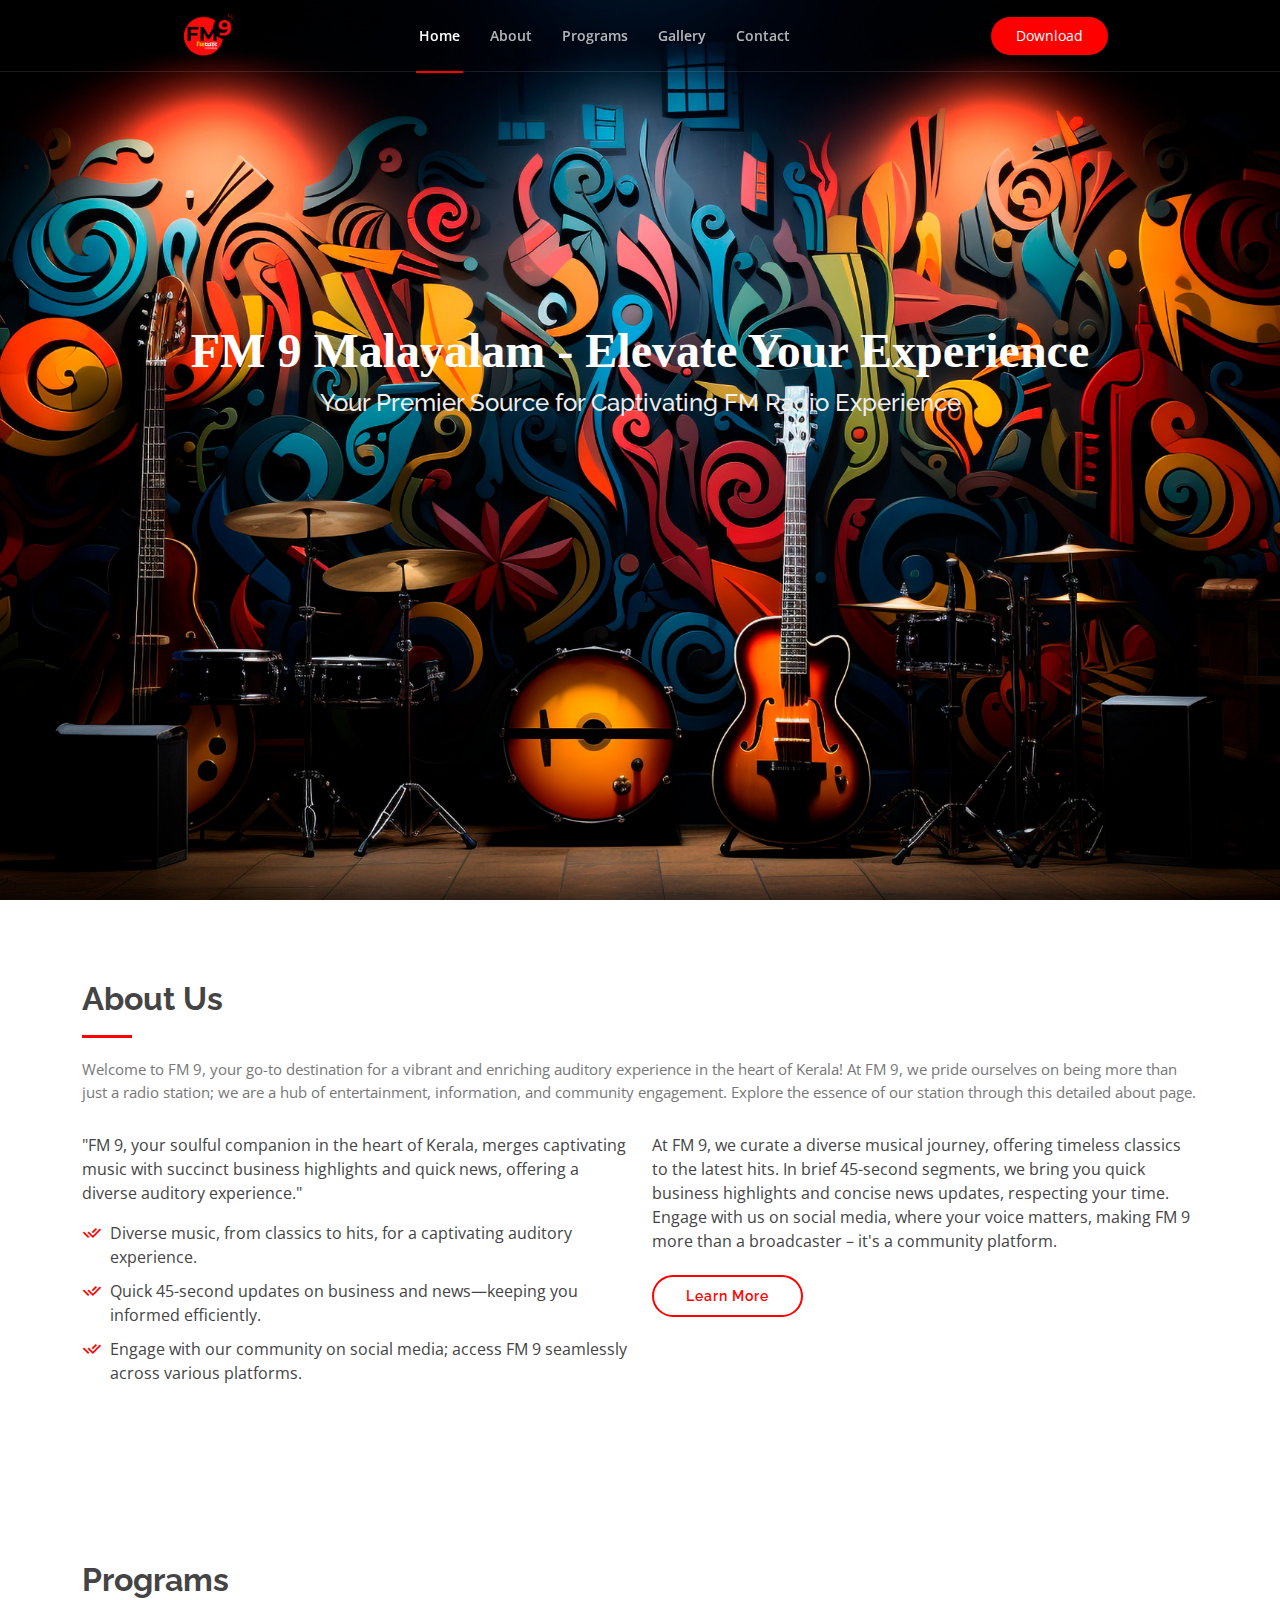
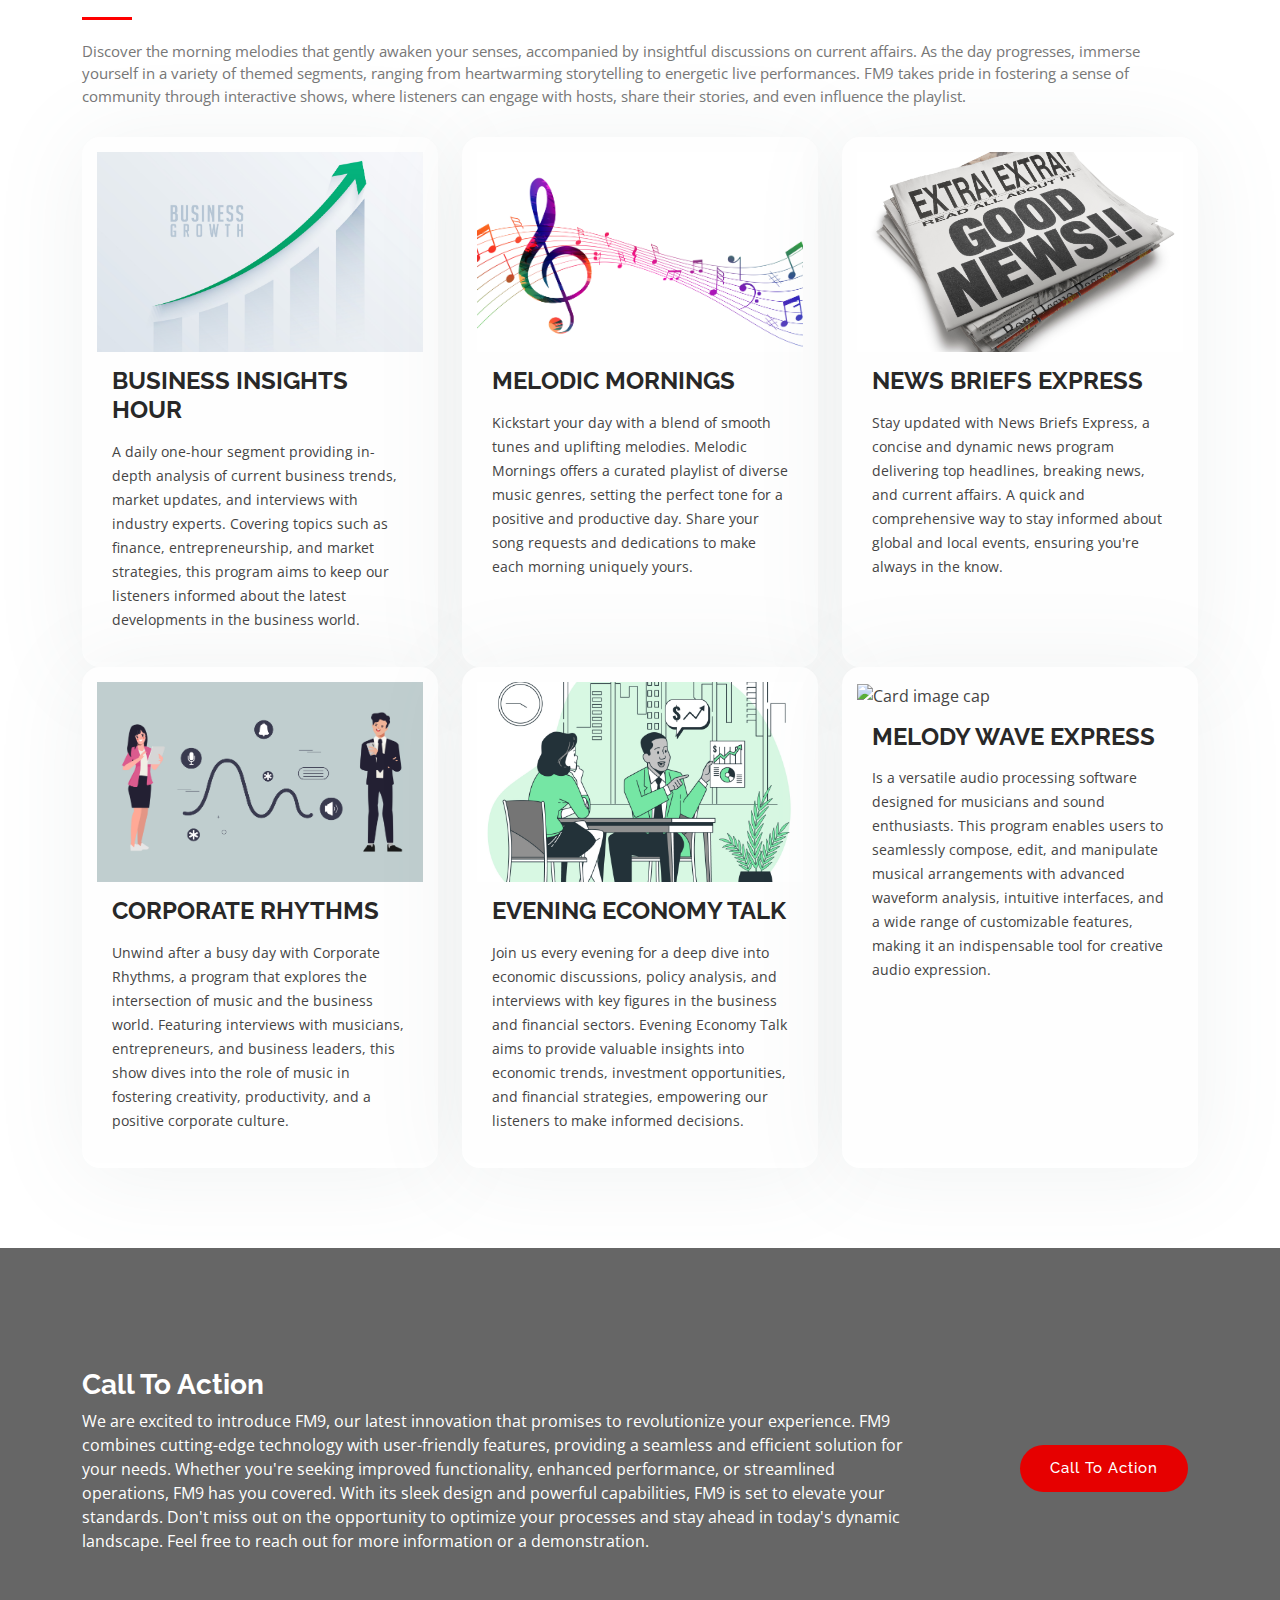
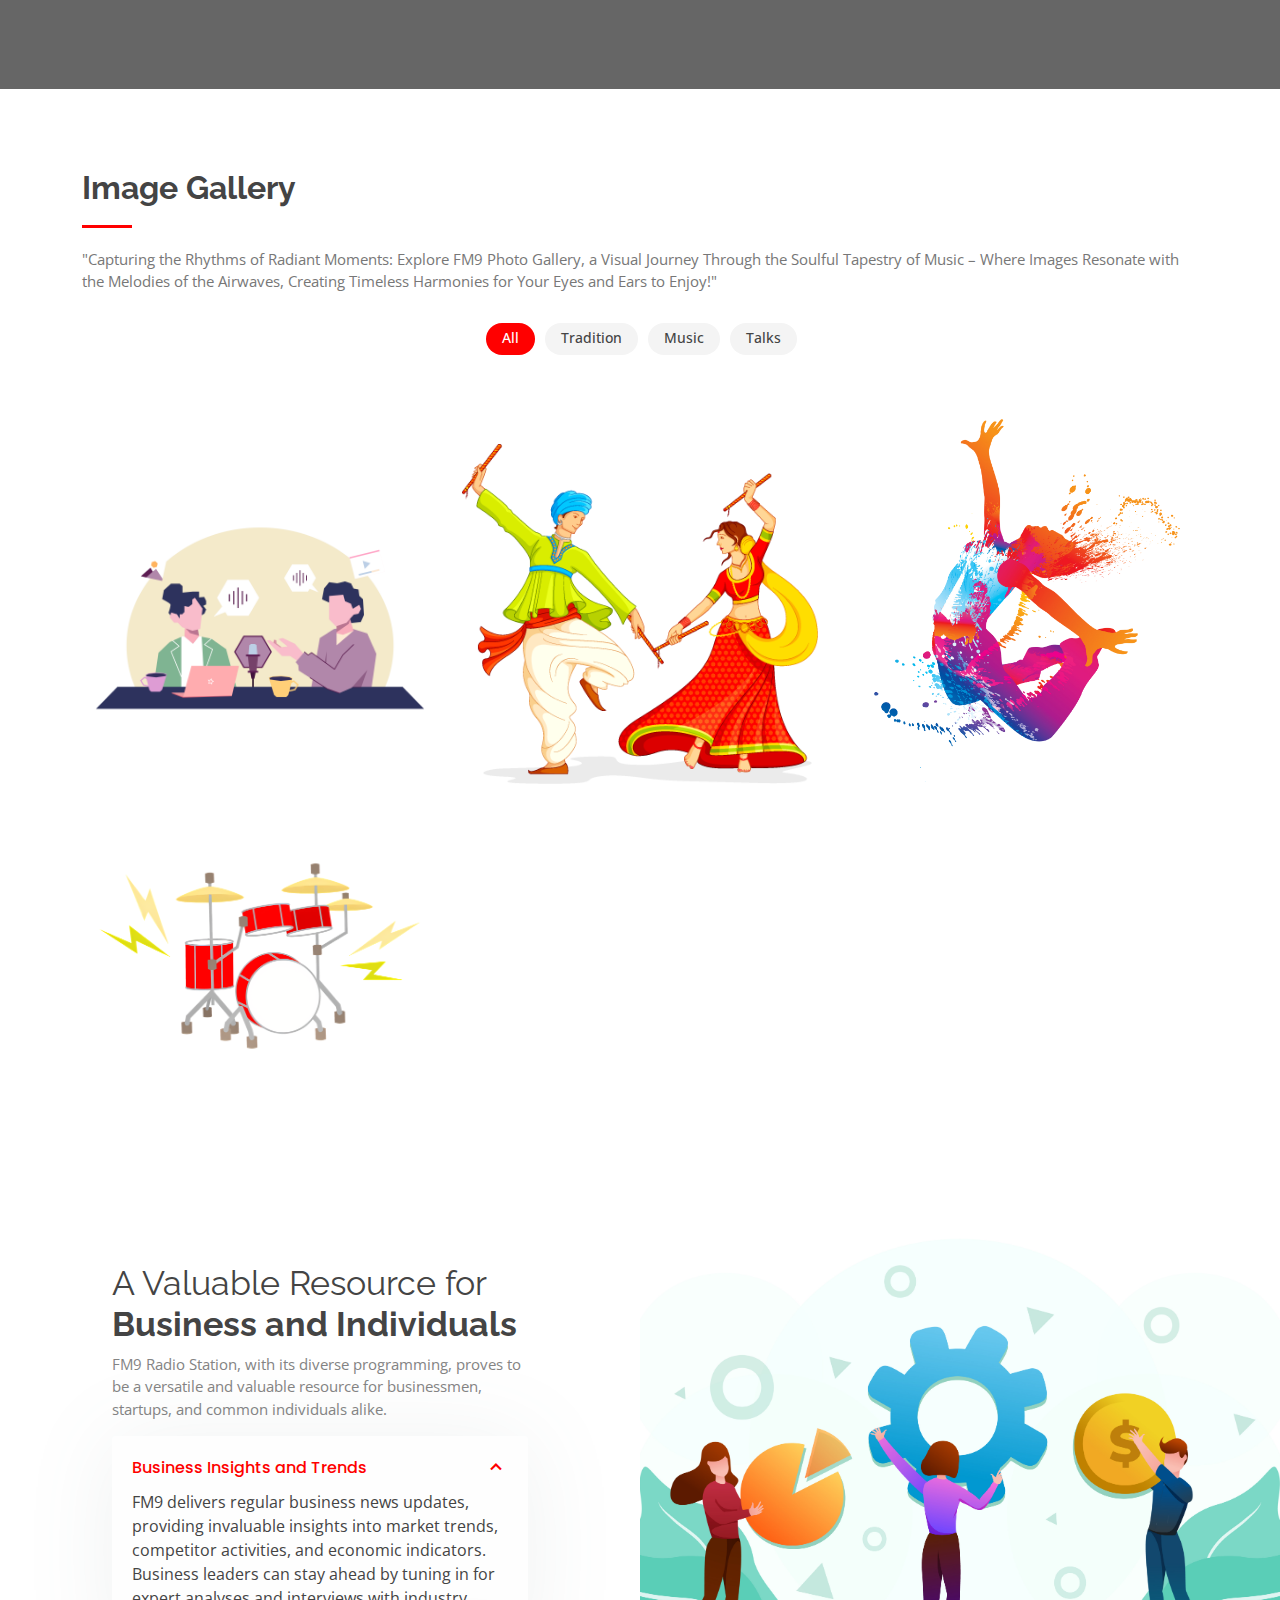
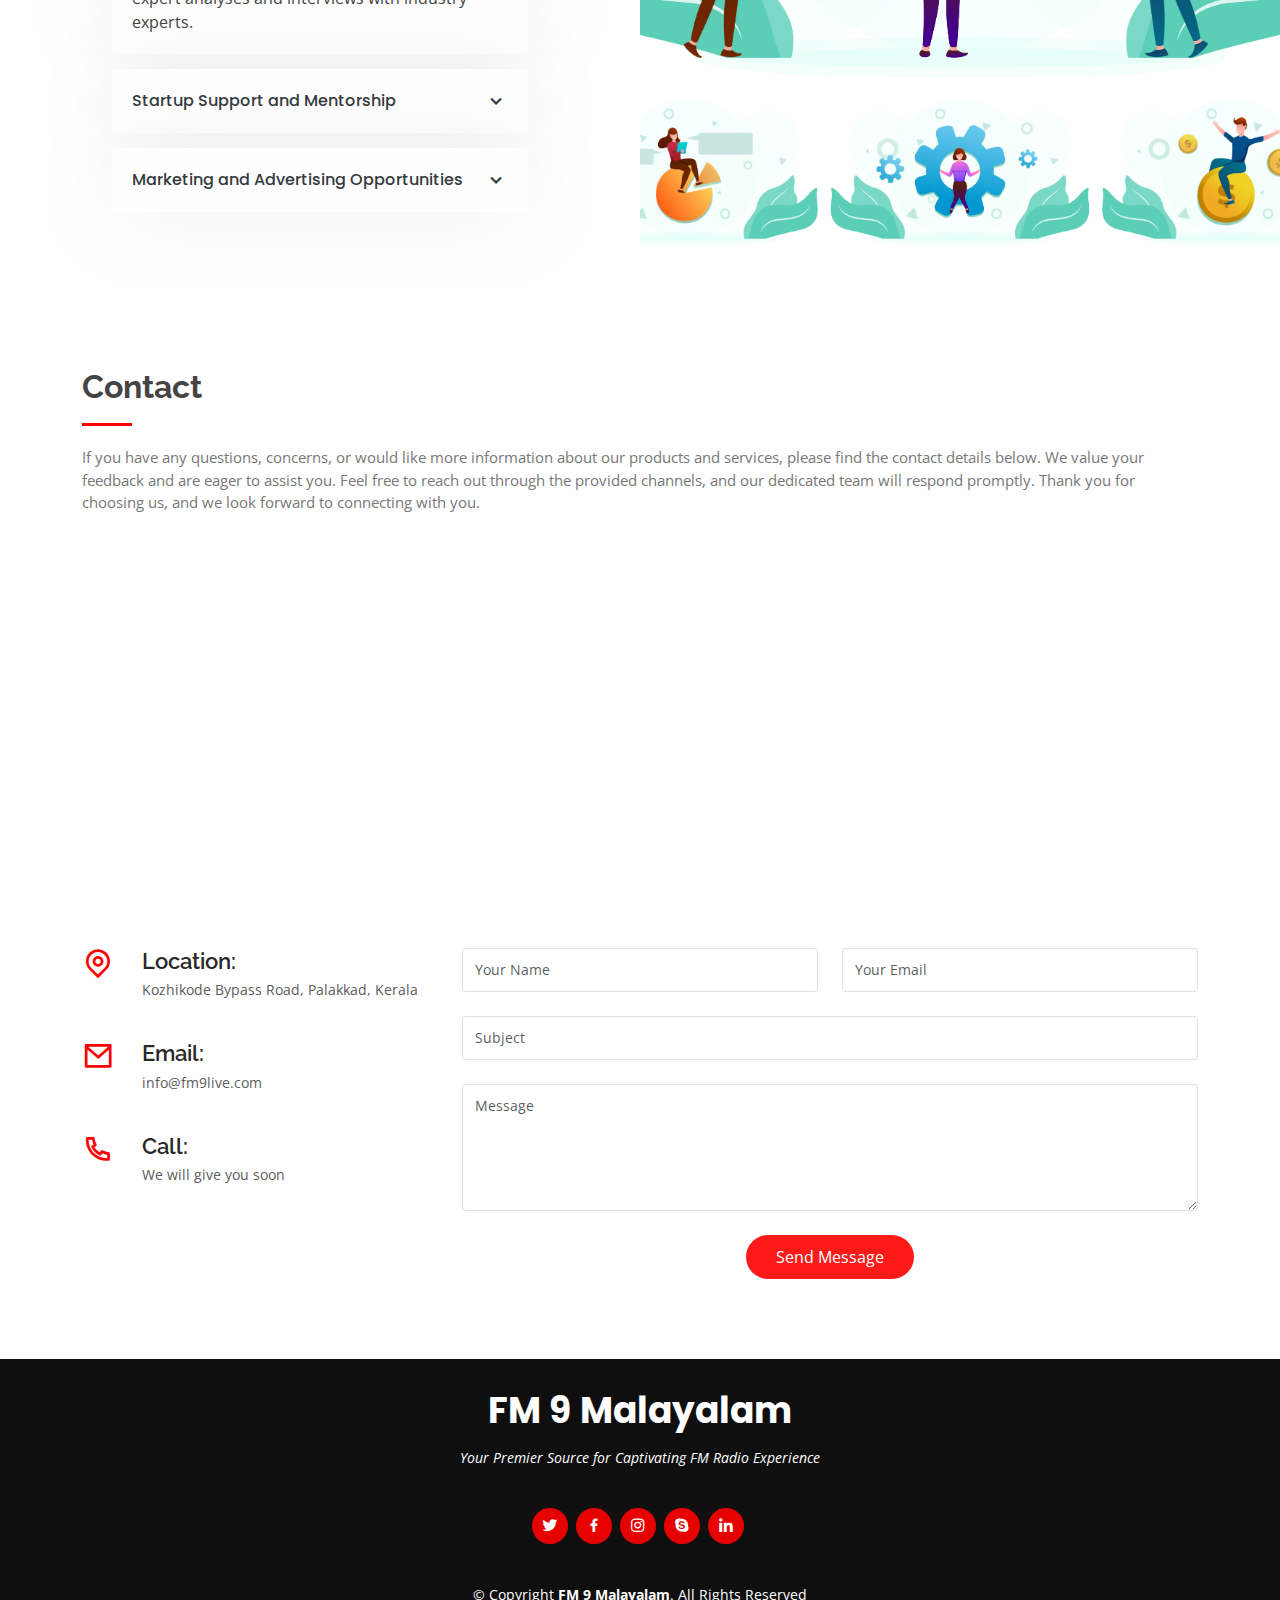
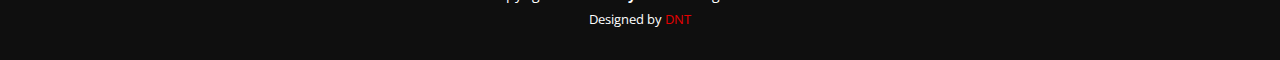
==== commit dd4bb721: "after reduce file" ====
--- a/Fm9 Malayalam/index.html
+++ b/Fm9 Malayalam/index.html
@@ -91,62 +91,47 @@
     <!-- End Header -->
 
     <!-- ======= Hero Section ======= -->
-    <!-- <section id="hero" class="d-flex flex-column justify-content-center">
-      <div class="container">
-        <div class="row justify-content-center">
-          <div class="col-xl-8">
-            <div id="fmCarousel" class="carousel slide" data-ride="carousel">
-              <div class="carousel-inner">
-                <div class="carousel-item active">
-                  <h1>FM 9 Malayalam - Elevate Your Experience.</h1>
-                  <h2>
-                    Your Premier Source for Captivating FM Radio Experience
-                  </h2>
-                </div>
-                <div class="carousel-item">
-                  <h1>FM 9 Malayalam - Beyond Boundaries, Beyond Limits.</h1>
-                  <h2>
-                    Your Premier Source for Captivating FM Radio Experience
-                  </h2>
-                </div>
-                <div class="carousel-item">
-                  <h1>FM 9 Malayalam - Where Imagination Meets Technology.</h1>
-                  <h2>
-                    Your Premier Source for Captivating FM Radio Experience
-                  </h2>
-                </div>
-              </div>
-            </div>
-          </div>
-        </div>
-      </div>
-    </section> -->
+
     <section id="hero" class="d-flex flex-column justify-content-center">
-      <div id="fmCarousel" class="carousel slide" data-ride="carousel" data-interval="5000">
+      <div
+        id="fmCarousel"
+        class="carousel slide"
+        data-ride="carousel"
+        data-interval="5000"
+      >
         <div class="carousel-inner">
-          <div class="carousel-item active" style="background-image: url('./assets/heropics/3.jpg');">
+          <div
+            class="carousel-item active"
+            style="background-image: url('./assets/heropics/6.jpg')"
+          >
             <div class="row justify-content-center">
-            <div class="carousel-caption">
-              <h1>FM 9 Malayalam - Elevate Your Experience.</h1>
-              <h2>Your Premier Source for Captivating FM Radio Experience</h2>
-            </div>
-          </div>
-          </div>
-          <div class="carousel-item" style="background-image: url('./assets/heropics/2.jpg');">
+              <div class="carousel-caption">
+                <h1>FM 9 Malayalam - Elevate Your Experience</h1>
+                <h2>Your Premier Source for Captivating FM Radio Experience</h2>
+              </div>
+            </div>
+          </div>
+          <div
+            class="carousel-item"
+            style="background-image: url('./assets/heropics/5.jpg')"
+          >
             <div class="row justify-content-center">
-            <div class="carousel-caption">
-              <h1>FM 9 Malayalam - Beyond Boundaries, Beyond Limits.</h1>
-              <h2>Your Premier Source for Captivating FM Radio Experience</h2>
-            </div>
-          </div>
-          </div>
-          <div class="carousel-item" style="background-image: url('./assets/heropics/1.jpg');">
+              <div class="carousel-caption">
+                <h1>FM 9 Malayalam - Beyond Boundaries, Beyond Limits</h1>
+                <h2>Your Premier Source for Captivating FM Radio Experience</h2>
+              </div>
+            </div>
+          </div>
+          <div
+            class="carousel-item"
+            style="background-image: url('./assets/heropics/4.jpg')"
+          >
             <div class="row justify-content-center">
-            <div class="carousel-caption">
-              <h1>FM 9 Malayalam - Where Imagination Meets Technology.</h1>
-              <h2>Your Premier Source for Captivating FM Radio Experience</h2>
-            </div>
-          </div>
+              <div class="carousel-caption">
+                <h1>FM 9 Malayalam - Where Imagination Meets Technology</h1>
+                <h2>Your Premier Source for Captivating FM Radio Experience</h2>
+              </div>
+            </div>
           </div>
         </div>
       </div>
@@ -652,7 +637,6 @@
             frameborder="0"
             allowfullscreen
           ></iframe>
-          
         </div>
 
         <div class="container">
@@ -798,34 +782,6 @@
       src="https://cdn.jsdelivr.net/npm/toastify-js"
     ></script>
 
-    <!-- <script>
-      // Enable carousel auto-slide
-      $(document).ready(function () {
-        $("#fmCarousel").carousel({
-          interval: 3000,
-        });
-      });
-    </script> -->
-    <!-- <script>
-      document.addEventListener('DOMContentLoaded', function () {
-        const imageUrls = [
-          "./assets/heropics/concert-grand-piano-isolated-music-concept-generative-ai.jpg",
-          "./assets/heropics/electronic-piano-interior-room-blurred-background (1).jpg",
-          "./assets/heropics/flat-lay-music-background-with-acoustic-guitar.jpg",
-          "./assets/heropics/string-instruments-close-up-musical-concert-generative-ai.jpg",
-        ];
-        let currentIndex = 1; // Start with the second image as the active one
-    
-        function changeBackground() {
-          document.getElementById('hero').style.backgroundImage = `url("${imageUrls[currentIndex]}")`;
-          currentIndex = (currentIndex + 1) % imageUrls.length;
-          setTimeout(changeBackground, 3000);
-        }
-    
-        changeBackground();
-      });
-    </script> -->
-
     <script>
       function sendMessage(event) {
         event.preventDefault();
@@ -879,10 +835,10 @@
           }
           showToast();
           // Resetting the values
-          senderName.value === ""
-          senderEmail.value === ""
-          subject.value === ""
-          message.value === ""
+          senderName.value === "";
+          senderEmail.value === "";
+          subject.value === "";
+          message.value === "";
         });
       }
     </script>
--- a/Fm9 Malayalam/assets/css/style.css
+++ b/Fm9 Malayalam/assets/css/style.css
@@ -538,6 +538,19 @@
   border-radius: 0;
 }
 
+#fmCarousel .carousel-inner {
+  transition: transform 1s ease-in-out; 
+}
+
+#fmCarousel .carousel-item {
+  transition: transform 1s ease-in-out;
+}
+
+#fmCarousel.carousel.slide {
+  transition: transform 1s ease-in-out; 
+}
+
+
 @media (min-width: 1024px) {
   #hero {
     background-attachment: fixed;
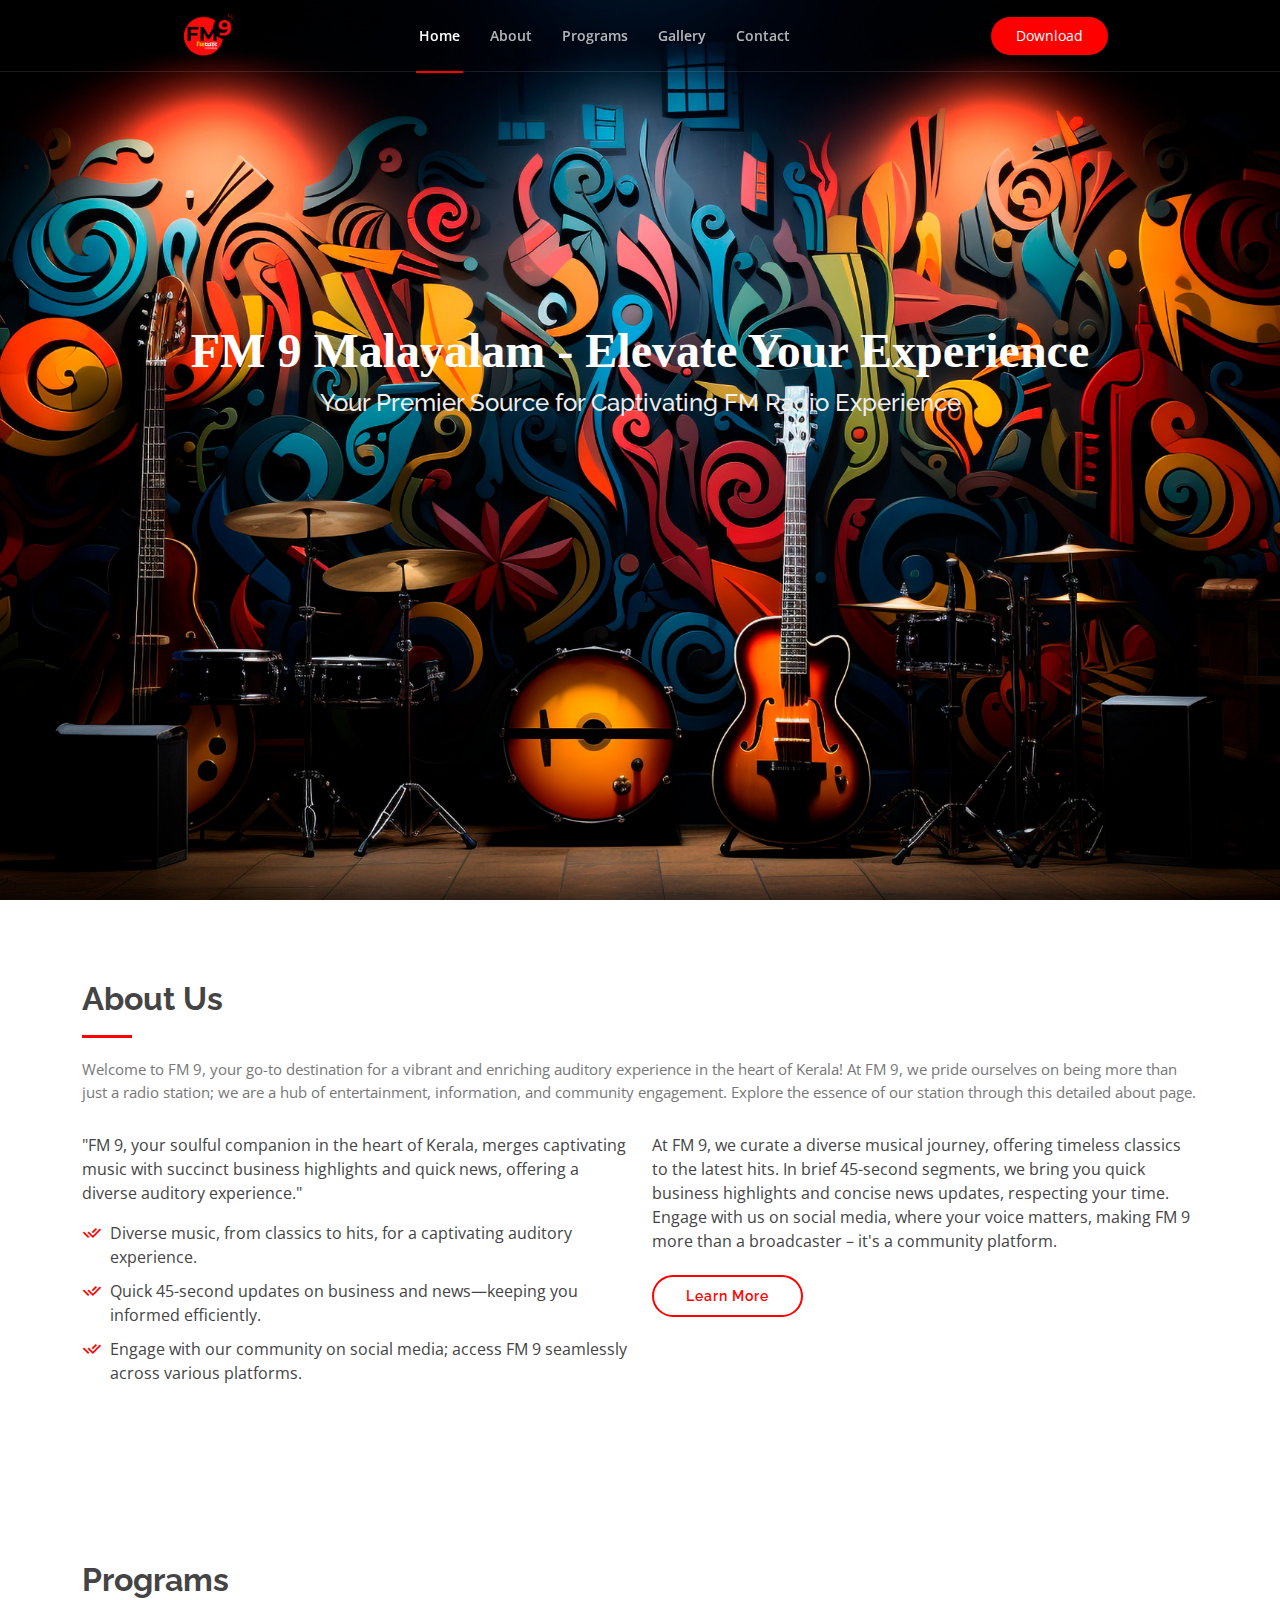
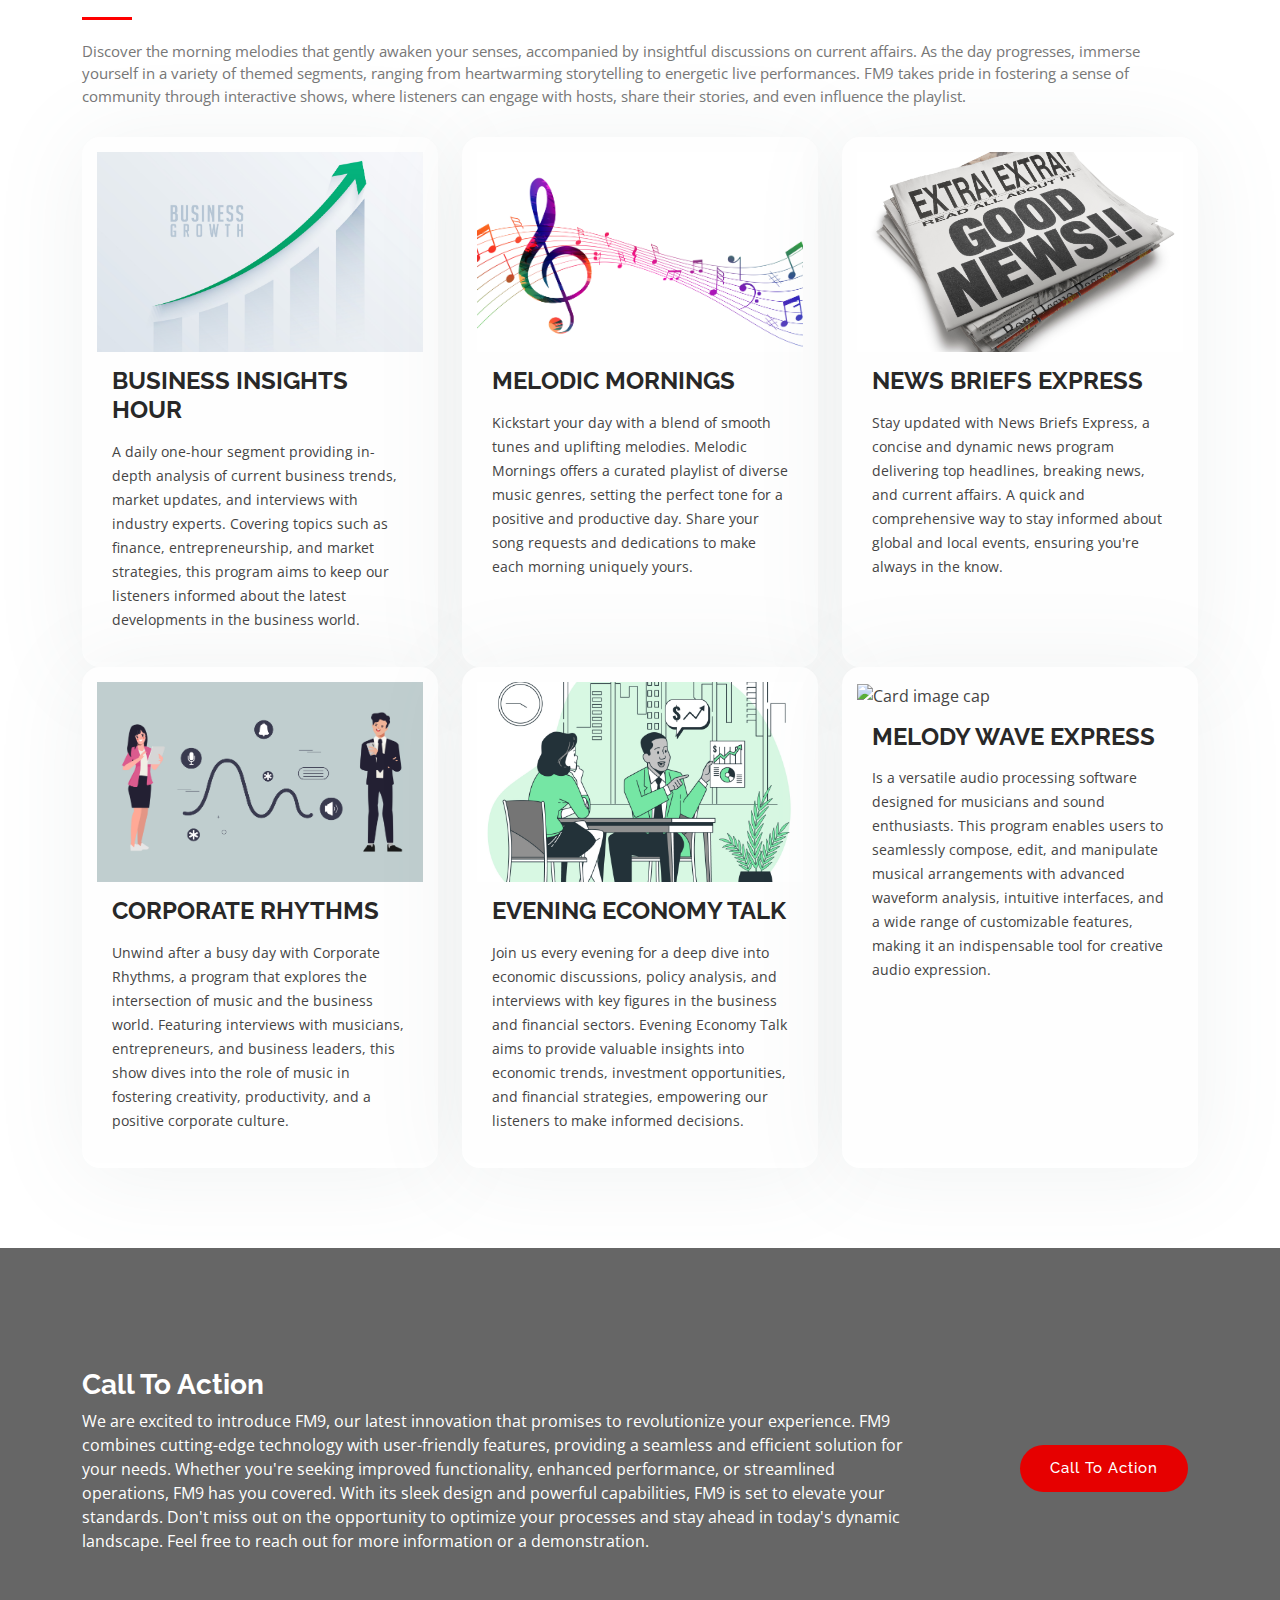
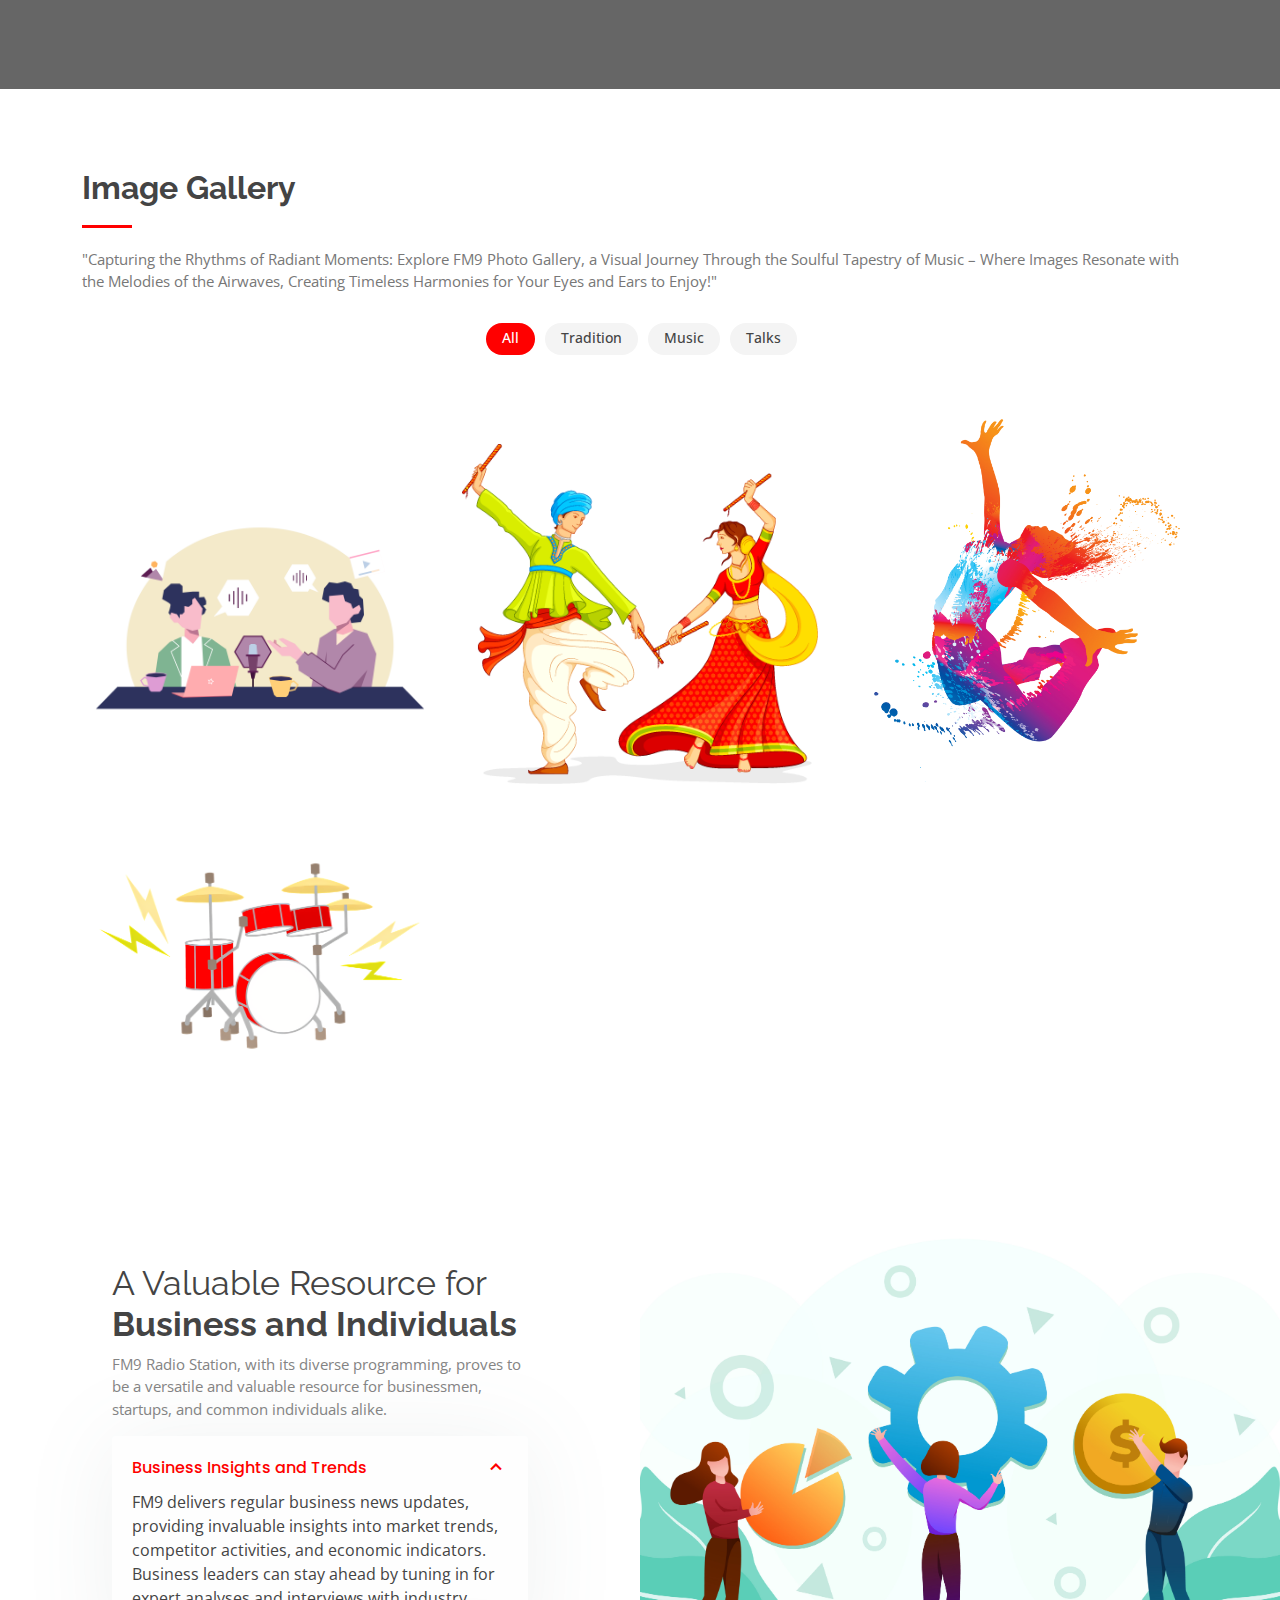
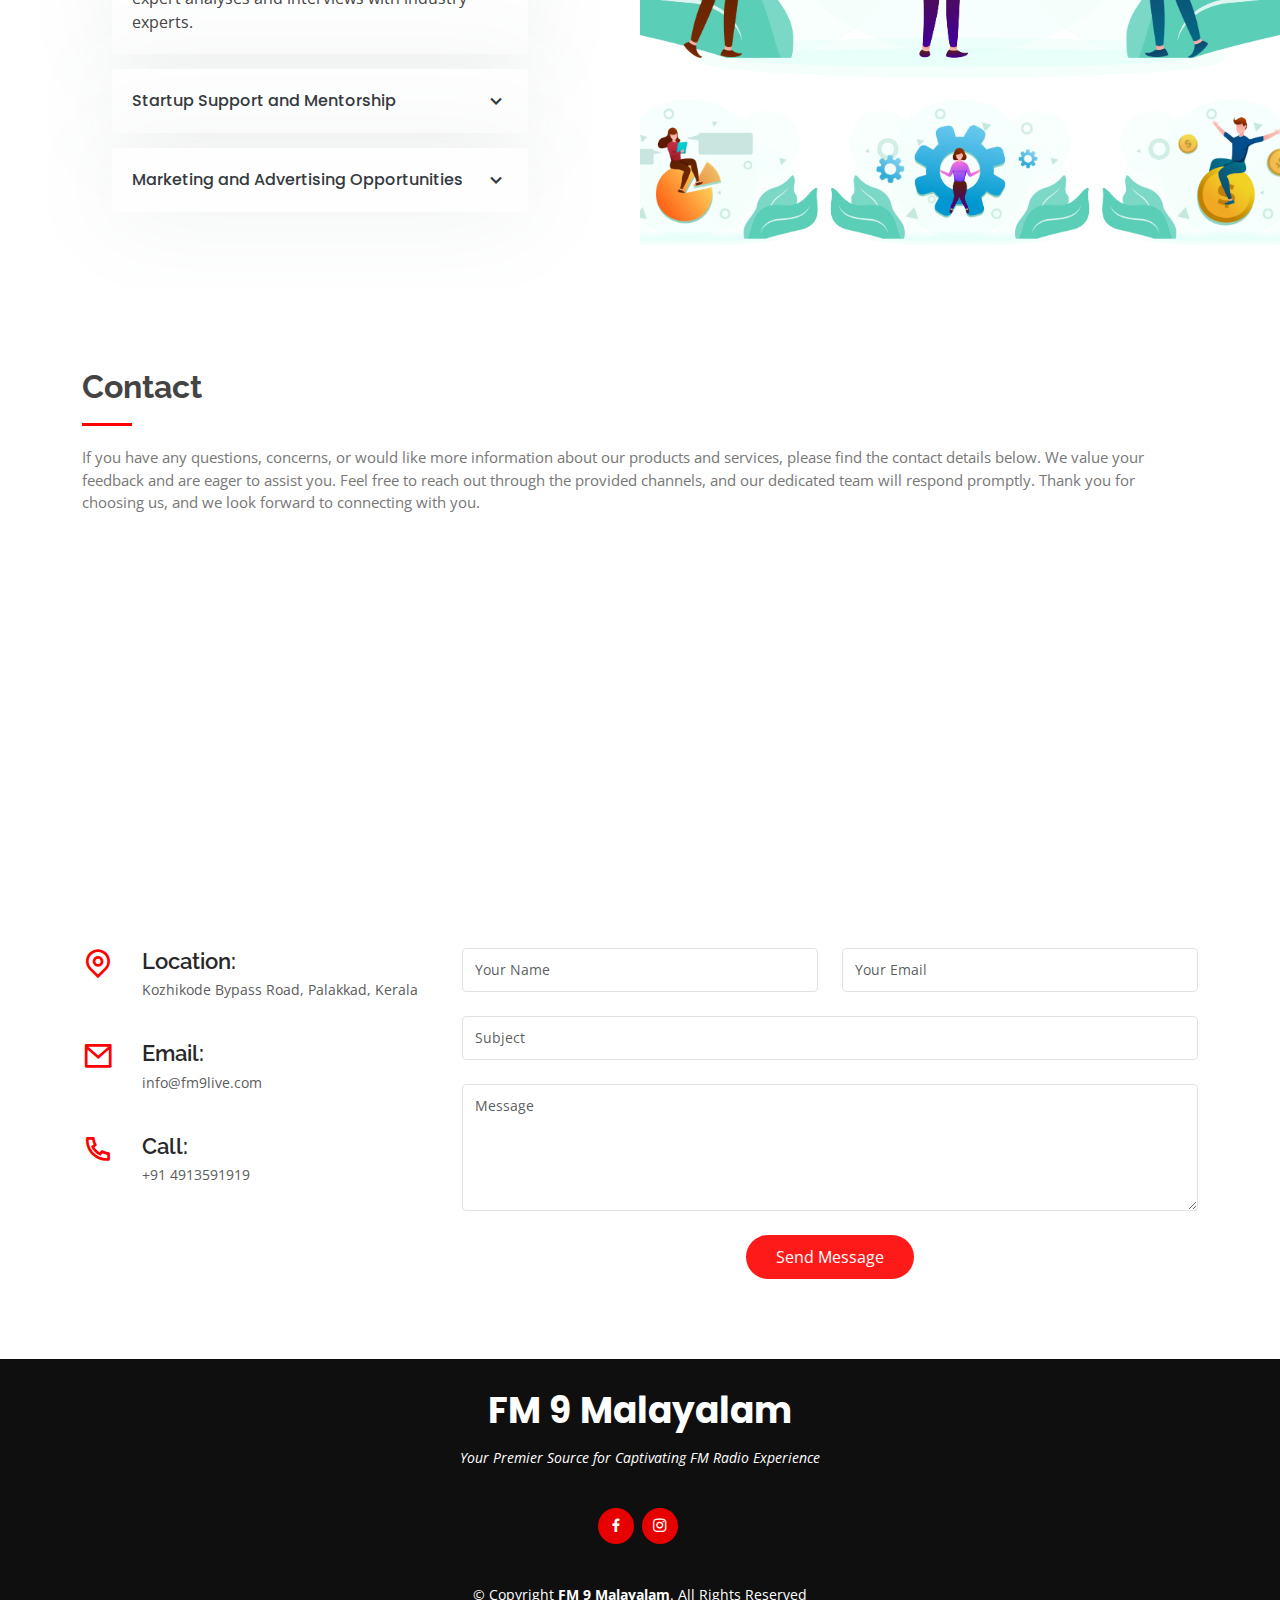
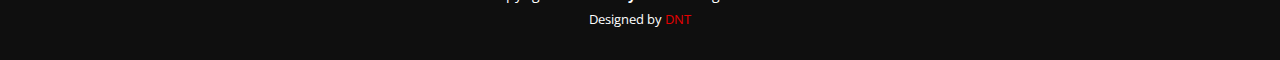
==== commit 2c8b4cb7: "after provide number" ====
--- a/Fm9 Malayalam/index.html
+++ b/Fm9 Malayalam/index.html
@@ -658,7 +658,7 @@
                 <div class="phone">
                   <i class="ri-phone-line"></i>
                   <h4>Call:</h4>
-                  <p>We will give you soon</p>
+                  <p>+91 4913591919</p>
                 </div>
               </div>
             </div>
@@ -732,11 +732,21 @@
         <h3>FM 9 Malayalam</h3>
         <p>Your Premier Source for Captivating FM Radio Experience</p>
         <div class="social-links">
-          <a href="#" class="twitter"><i class="bx bxl-twitter"></i></a>
-          <a href="#" class="facebook"><i class="bx bxl-facebook"></i></a>
-          <a href="#" class="instagram"><i class="bx bxl-instagram"></i></a>
-          <a href="#" class="google-plus"><i class="bx bxl-skype"></i></a>
-          <a href="#" class="linkedin"><i class="bx bxl-linkedin"></i></a>
+          <!-- <a href="#" class="twitter"><i class="bx bxl-twitter"></i></a> -->
+          <a
+            href="https://www.facebook.com/profile.php?id=61554566744313&mibextid=ZbWKwL"
+            class="facebook"
+            target="_blank"
+            ><i class="bx bxl-facebook"></i
+          ></a>
+          <a
+            href="https://www.instagram.com/fm9_malayalam?igsh=ZjAyZzkzNXY4a2Jq"
+            class="instagram"
+            target="_blank"
+            ><i class="bx bxl-instagram"></i
+          ></a>
+          <!-- <a href="#" class="google-plus"><i class="bx bxl-skype"></i></a> -->
+          <!-- <a href="#" class="linkedin"><i class="bx bxl-linkedin"></i></a> -->
         </div>
         <div class="copyright">
           &copy; Copyright <strong><span>FM 9 Malayalam</span></strong
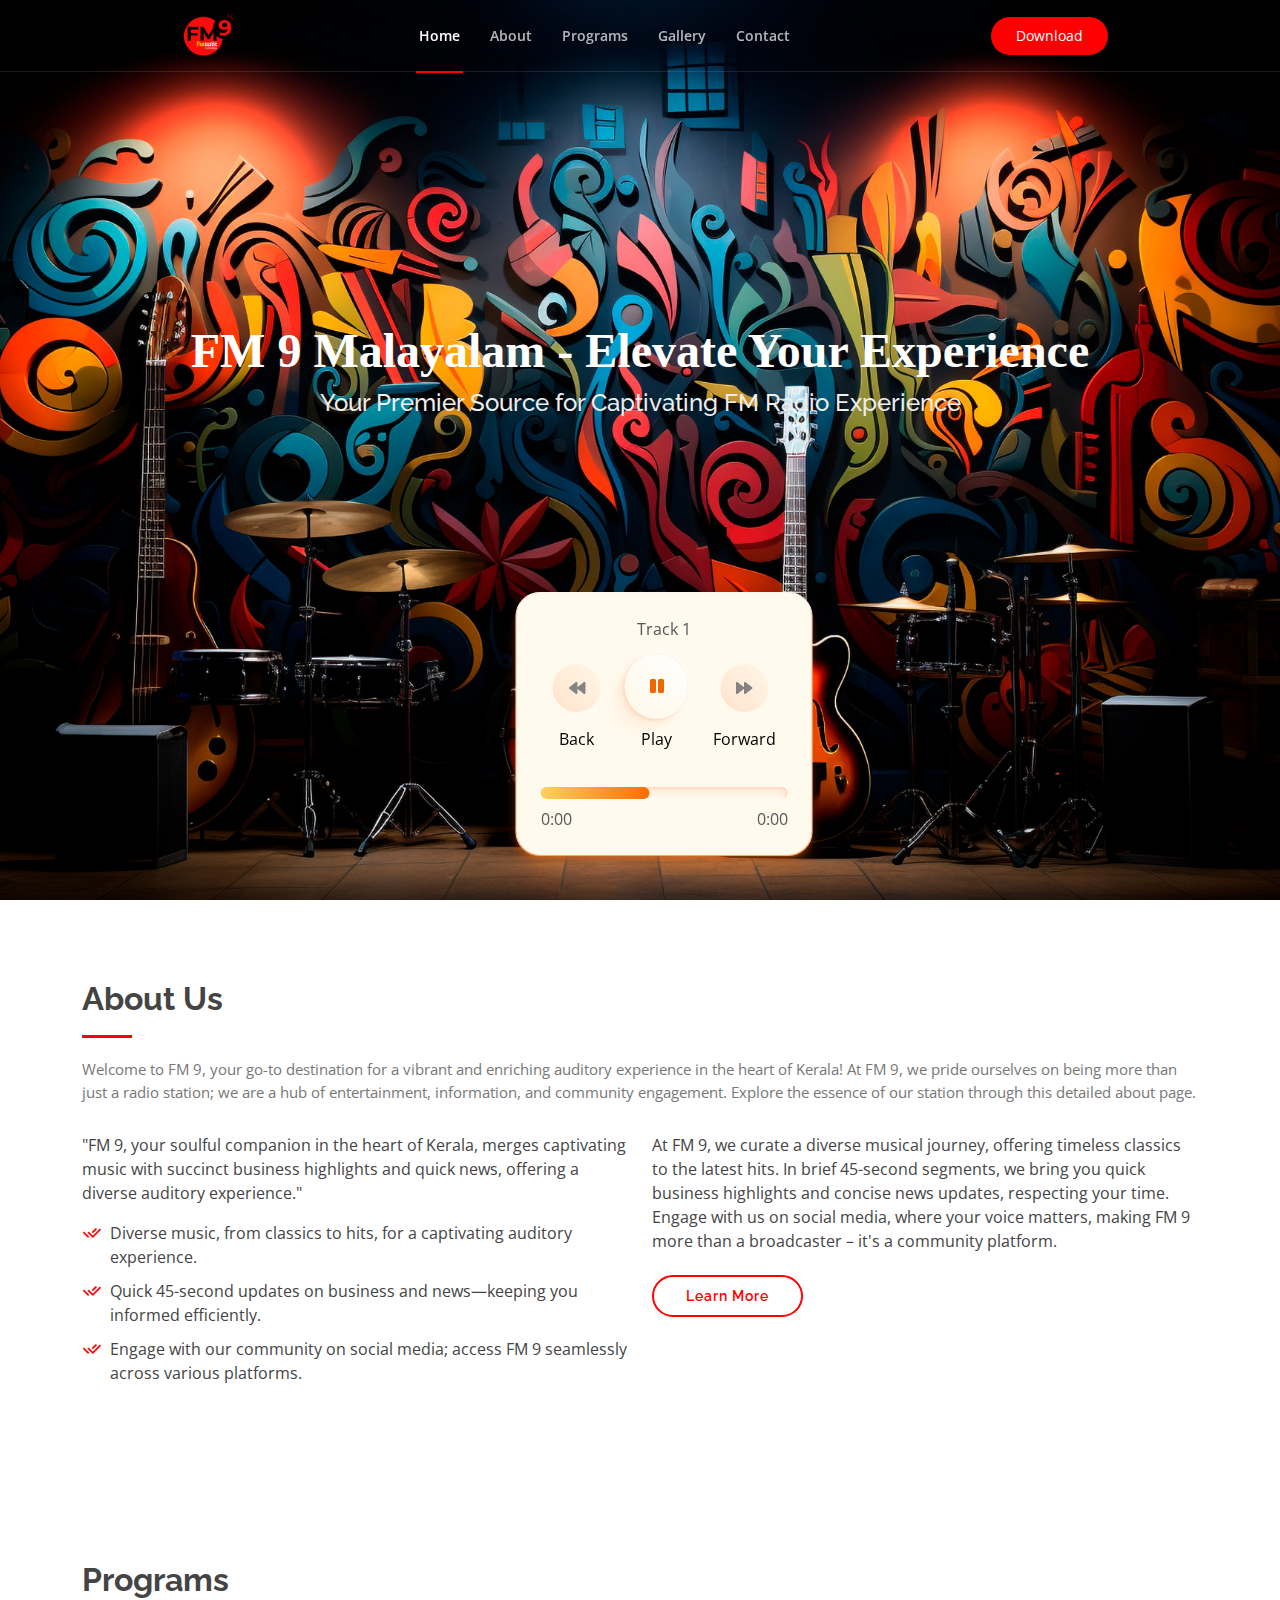
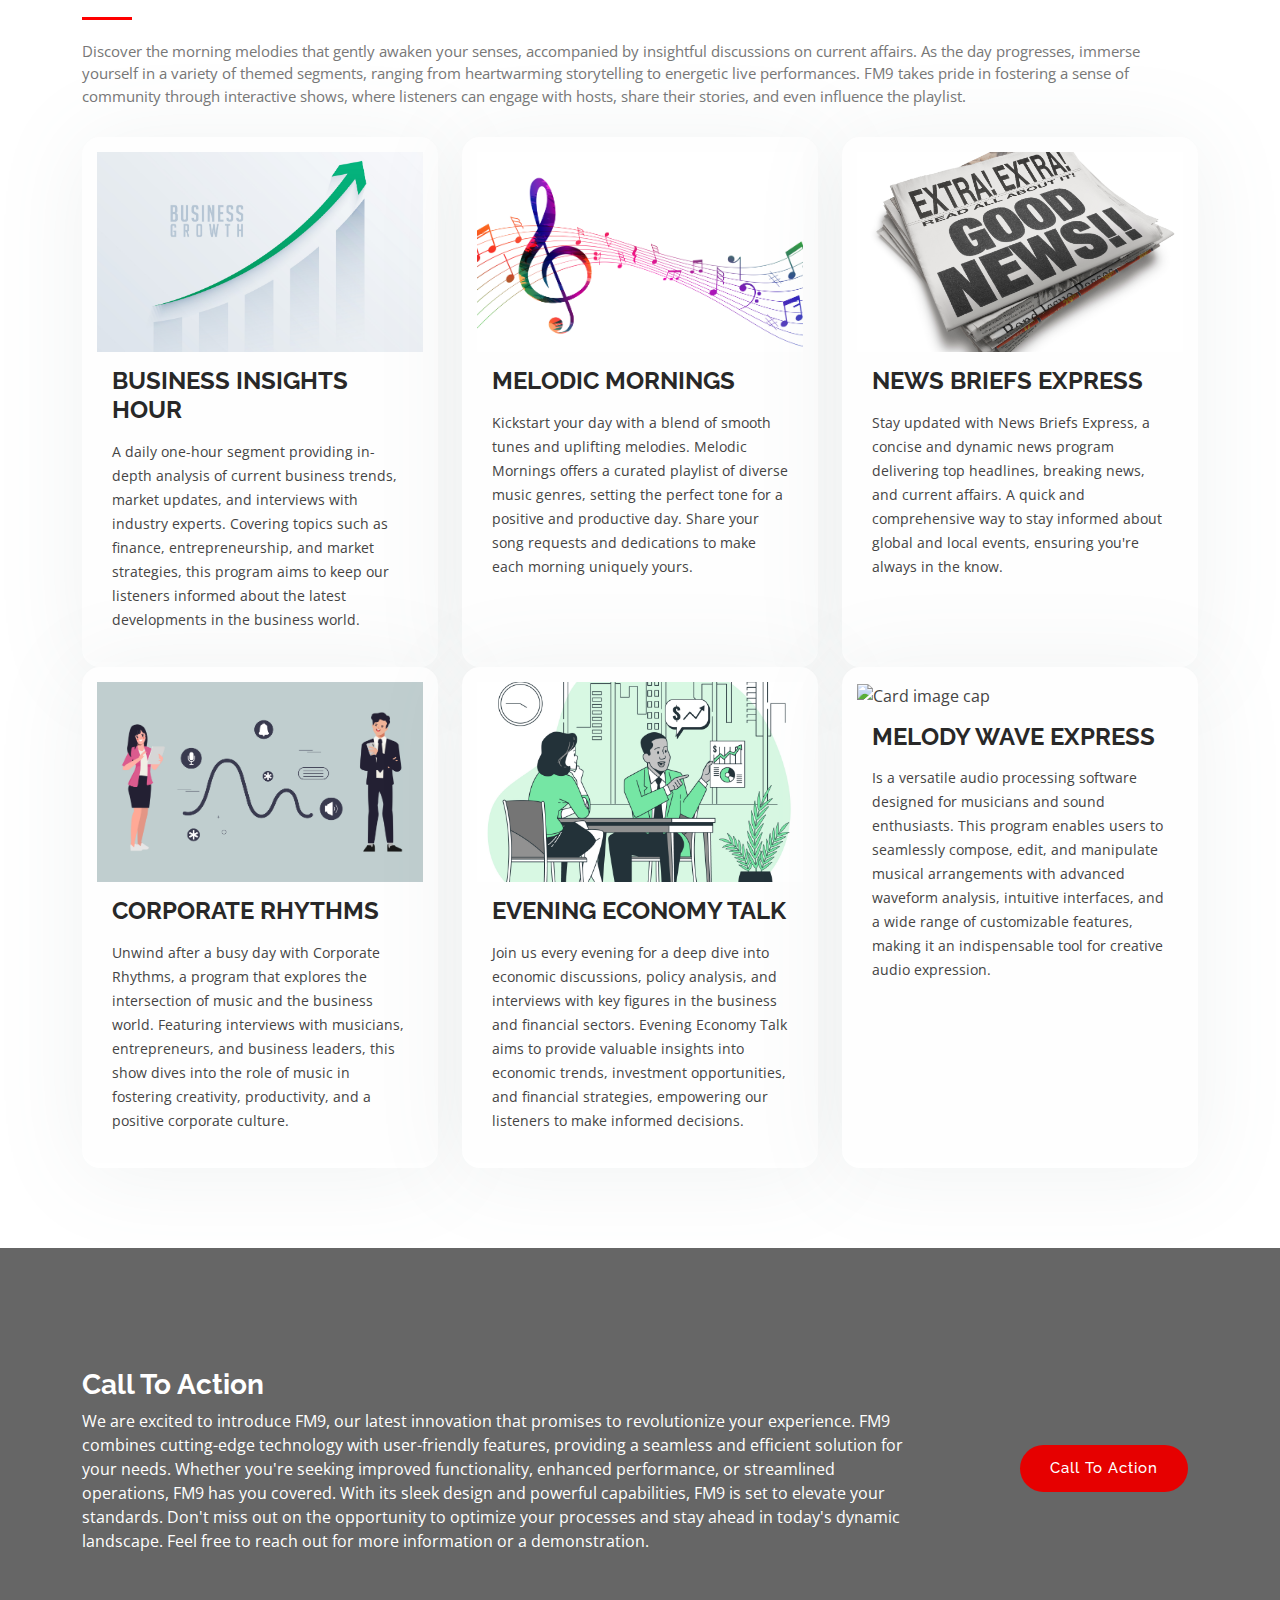
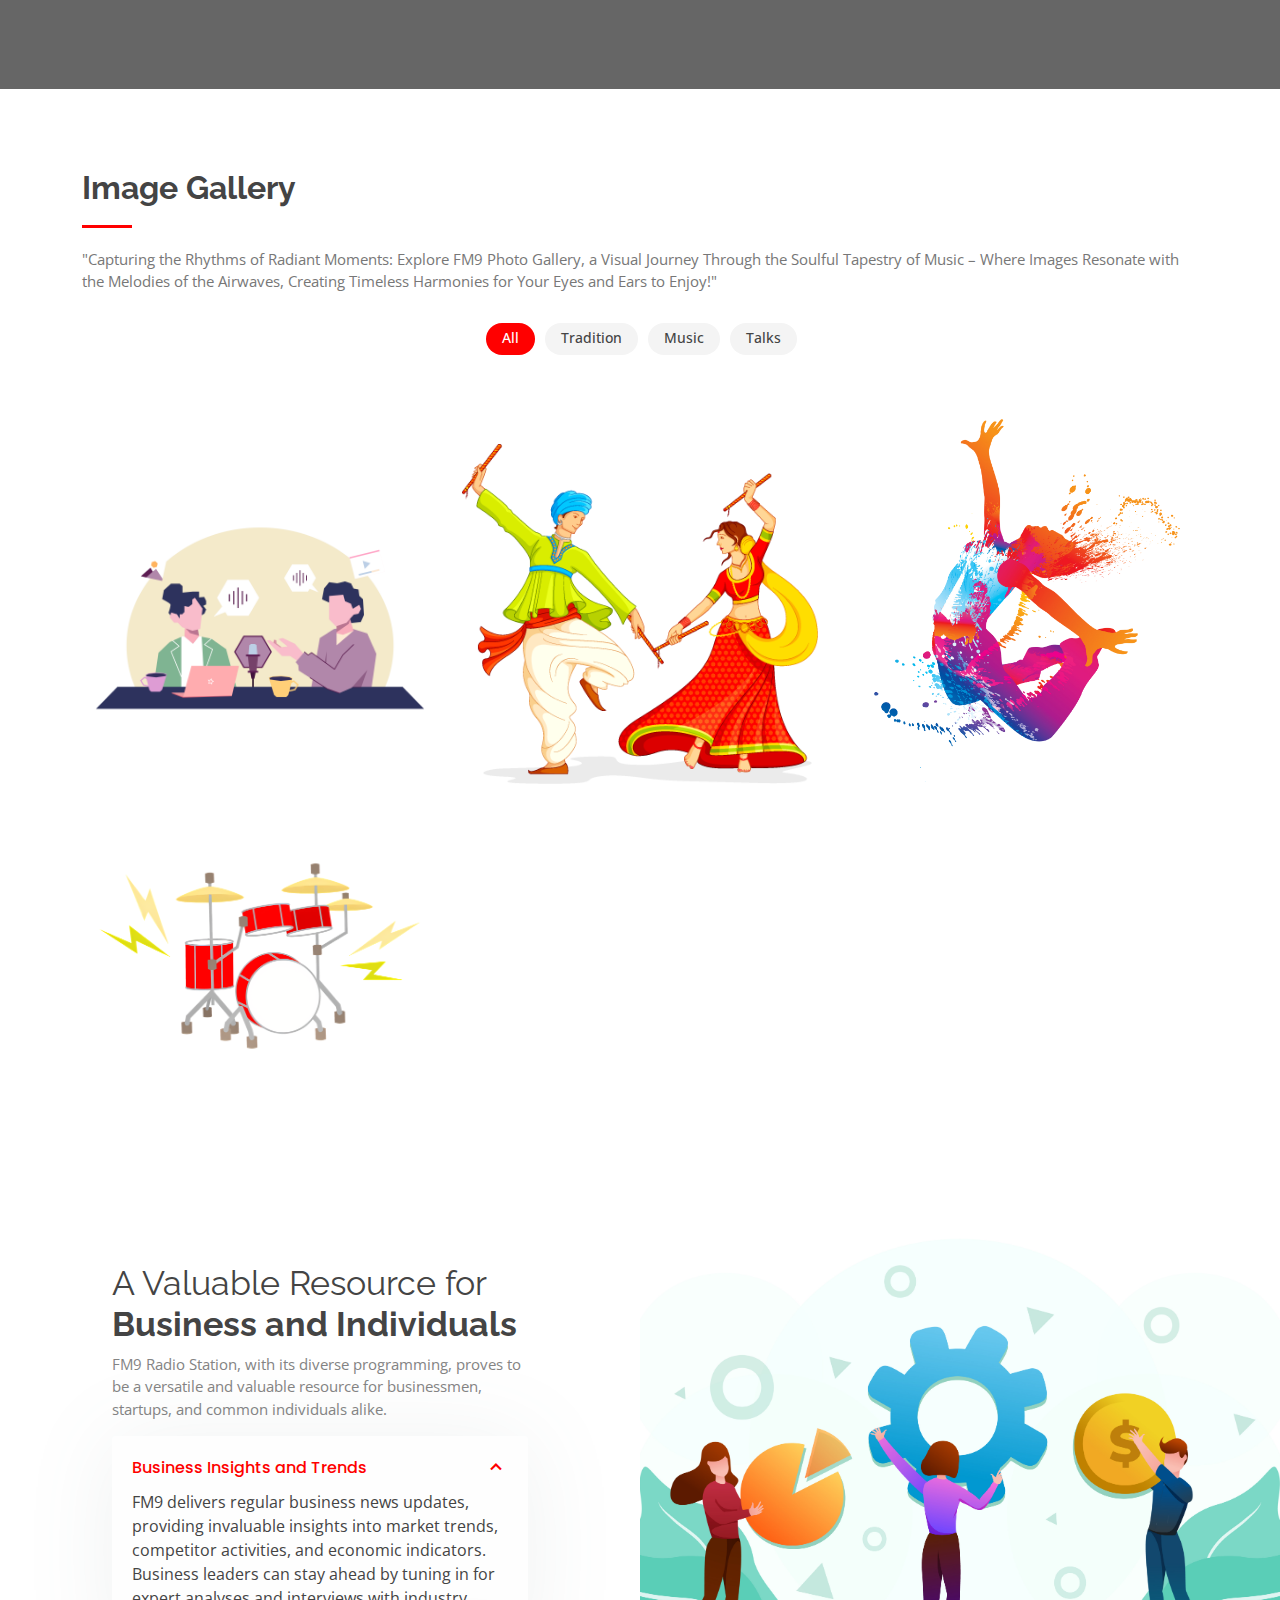
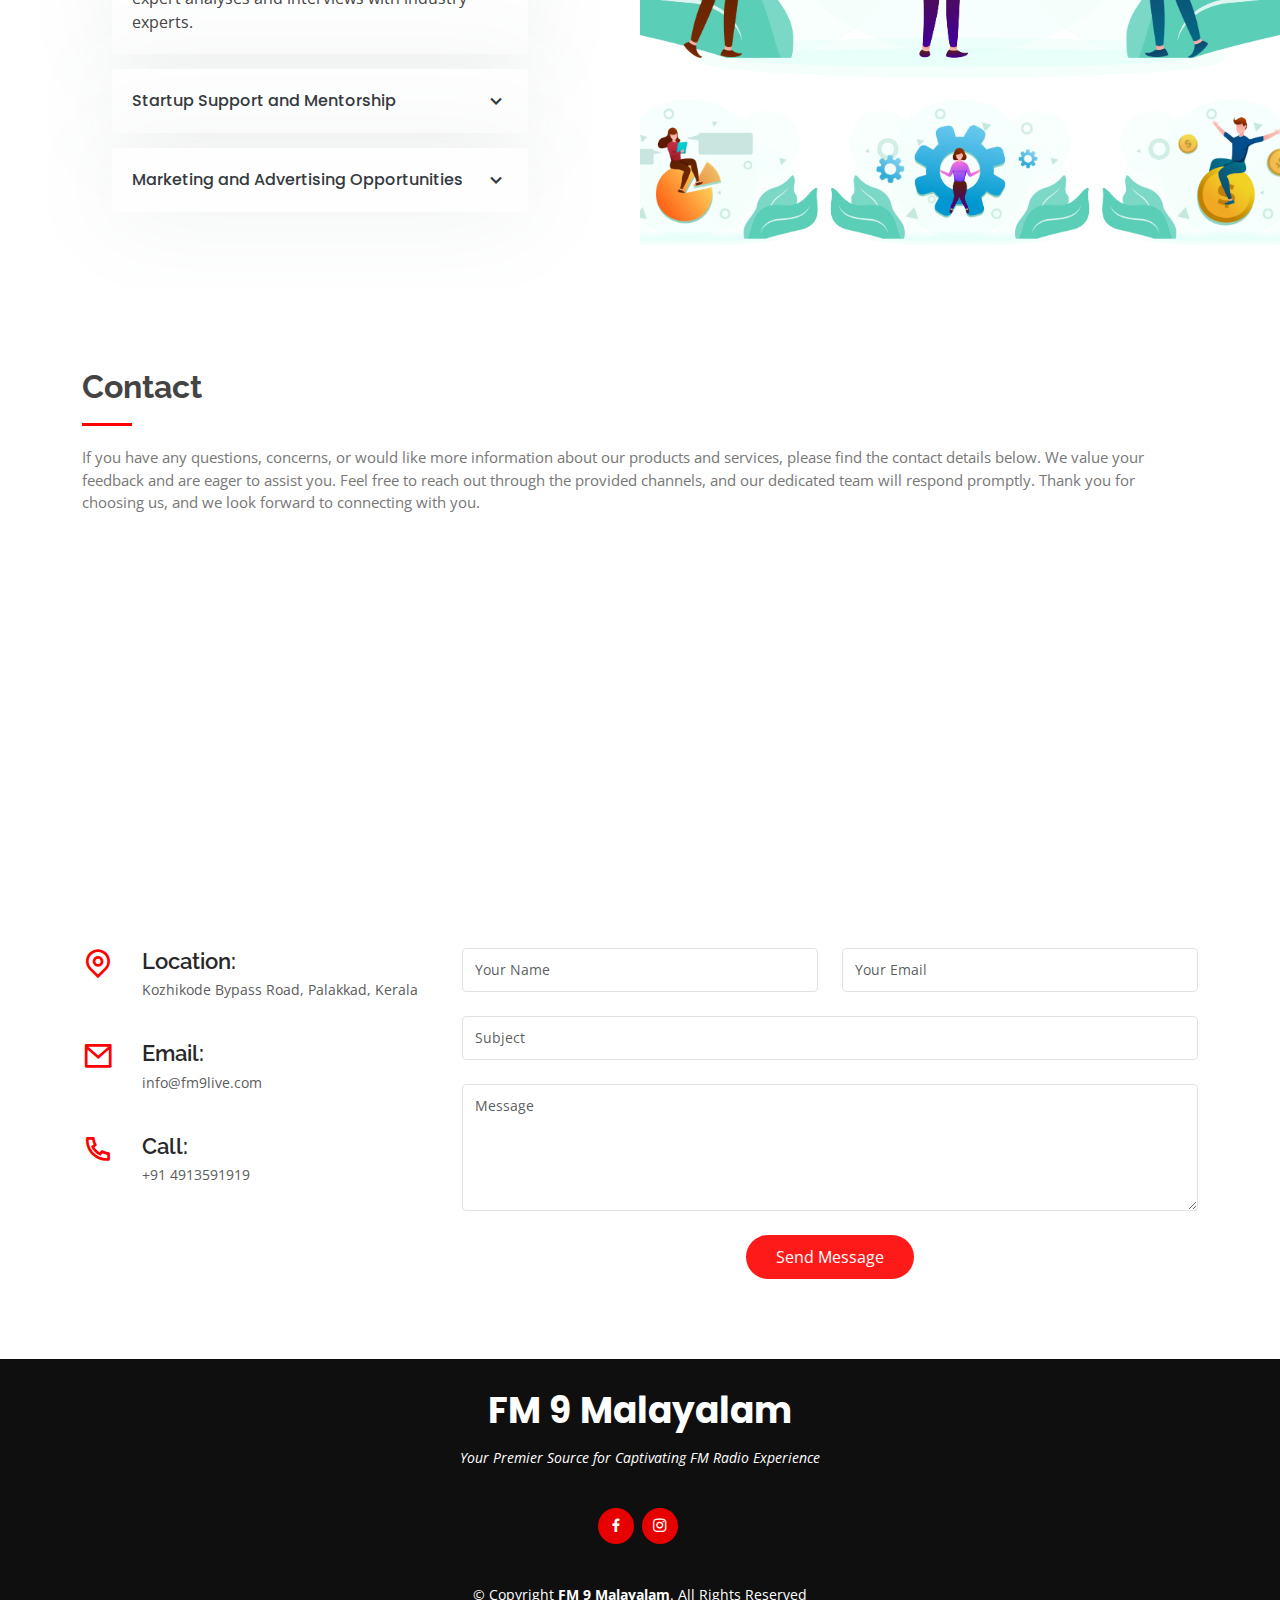
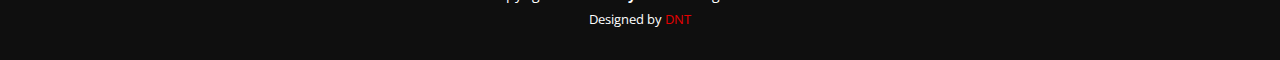
==== commit 410748ab: "after audio player" ====
--- a/Fm9 Malayalam/index.html
+++ b/Fm9 Malayalam/index.html
@@ -35,8 +35,14 @@
     <link href="assets/vendor/remixicon/remixicon.css" rel="stylesheet" />
     <link href="assets/vendor/swiper/swiper-bundle.min.css" rel="stylesheet" />
 
+    <link
+      href="https://cdnjs.cloudflare.com/ajax/libs/font-awesome/5.15.4/css/all.min.css"
+      rel="stylesheet"
+    />
+
     <!-- Template Main CSS File -->
     <link href="assets/css/style.css" rel="stylesheet" />
+    <link rel="stylesheet" href="assets/css/player.css" />
     <link
       rel="stylesheet"
       type="text/css"
@@ -134,6 +140,42 @@
             </div>
           </div>
         </div>
+      </div>
+      <div class="music-player">
+        <div class="media-controls">
+          <div class="track-name"></div>
+          <div class="media-buttons">
+            <button class="rewind-button media-button" label="rewind">
+              <i class="fas fa-backward button-icons"></i>
+              <span class="button-text milli">Back</span>
+            </button>
+
+            <!-- <button class="play-button media-button" label="play">
+              <i class="fas fa-play button-icons delta"></i>
+              <span class="button-text milli">Play</span>
+            </button> -->
+            <button class="play-button media-button" label="play">
+              <i class="fas fa-play button-icons delta"></i>
+              <span class="button-text milli">Play</span>
+            </button>
+
+            <button
+              class="fast-forward-button media-button"
+              label="fast forward"
+            >
+              <i class="fas fa-forward button-icons"></i>
+              <span class="button-text milli">Forward</span>
+            </button>
+          </div>
+          <div class="media-progress">
+            <div class="progress-bar-wrapper progress">
+              <div class="progress-bar"></div>
+            </div>
+            <div class="progress-time-current milli">0:00</div>
+            <div class="progress-time-total milli">0:00</div>
+          </div>
+        </div>
+        <audio id="audio-player"></audio>
       </div>
     </section>
     <!-- End Hero -->
@@ -852,5 +894,200 @@
         });
       }
     </script>
+    <!-- <script>
+      window.onload = function () {
+        const audioPlayer = document.getElementById("audio-player");
+        const musicUrls = [
+          "https://www.computerhope.com/jargon/m/example.mp3",
+          "https://www.computerhope.com/jargon/m/example.mp3",
+          "https://www.computerhope.com/jargon/m/example.mp3",
+        ];
+        const musicNames = ["Track 1", "Track 2", "Track 3"];
+        let currentTrackIndex = 0;
+
+        function playTrack(trackIndex) {
+          const trackSource = musicUrls[trackIndex];
+          const trackName = musicNames[trackIndex];
+          audioPlayer.src = trackSource;
+          audioPlayer.play();
+          updateProgressBar();
+          showTrackName(trackName);
+        }
+
+        function updateProgressBar() {
+          const currentTime = formatTime(audioPlayer.currentTime);
+          const duration = formatTime(audioPlayer.duration);
+          const progressBar = document.querySelector(".progress-bar");
+          const progressTimeCurrent = document.querySelector(
+            ".progress-time-current"
+          );
+          const progressTimeTotal = document.querySelector(
+            ".progress-time-total"
+          );
+          const progress =
+            (audioPlayer.currentTime / audioPlayer.duration) * 100;
+          progressBar.style.width = progress + "%";
+          progressTimeCurrent.textContent = currentTime;
+          if (!isNaN(audioPlayer.duration)) {
+            progressTimeTotal.textContent = duration;
+          }
+        }
+
+        function showTrackName(trackName) {
+          const trackNameElement = document.querySelector(".track-name");
+          trackNameElement.textContent = trackName;
+        }
+
+        function formatTime(time) {
+          const minutes = Math.floor(time / 60);
+          const seconds = Math.floor(time % 60);
+          return `${minutes}:${seconds < 10 ? "0" : ""}${seconds}`;
+        }
+
+        // Play the first track automatically when the page loads
+        playTrack(currentTrackIndex);
+
+        audioPlayer.addEventListener("loadedmetadata", function () {
+          updateProgressBar();
+        });
+
+        document
+          .querySelector(".play-button")
+          .addEventListener("click", function () {
+            if (audioPlayer.paused) {
+              audioPlayer.play();
+            } else {
+              audioPlayer.pause();
+            }
+          });
+
+        document
+          .querySelector(".fast-forward-button")
+          .addEventListener("click", function () {
+            currentTrackIndex = (currentTrackIndex + 1) % musicUrls.length;
+            playTrack(currentTrackIndex);
+          });
+
+        document
+          .querySelector(".rewind-button")
+          .addEventListener("click", function () {
+            currentTrackIndex =
+              (currentTrackIndex - 1 + musicUrls.length) % musicUrls.length;
+            playTrack(currentTrackIndex);
+          });
+
+        audioPlayer.addEventListener("timeupdate", updateProgressBar);
+      };
+    </script> -->
+    <script>
+      document.addEventListener("DOMContentLoaded", function () {
+        const audioPlayer = document.getElementById("audio-player");
+        const musicUrls = [
+          "https://www.computerhope.com/jargon/m/example.mp3",
+          "https://commondatastorage.googleapis.com/codeskulptor-assets/Evillaugh.ogg",
+          "https://codeskulptor-demos.commondatastorage.googleapis.com/descent/background%20music.mp3",
+        ];
+        const musicNames = ["Track 1", "Track 2", "Track 3"];
+        let currentTrackIndex = 0;
+
+        function playTrack(trackIndex) {
+          const trackSource = musicUrls[trackIndex];
+          const trackName = musicNames[trackIndex];
+          audioPlayer.src = trackSource;
+          audioPlayer.play();
+          updateProgressBar();
+          showTrackName(trackName);
+          togglePlayPauseIcons(true);
+        }
+
+        function updateProgressBar() {
+          const currentTime = formatTime(audioPlayer.currentTime);
+          const duration = formatTime(audioPlayer.duration);
+          const progressBar = document.querySelector(".progress-bar");
+          const progressTimeCurrent = document.querySelector(
+            ".progress-time-current"
+          );
+          const progressTimeTotal = document.querySelector(
+            ".progress-time-total"
+          );
+          const progress =
+            (audioPlayer.currentTime / audioPlayer.duration) * 100;
+          progressBar.style.width = progress + "%";
+          progressTimeCurrent.textContent = currentTime;
+          if (!isNaN(audioPlayer.duration)) {
+            progressTimeTotal.textContent = duration;
+          }
+        }
+
+        function showTrackName(trackName) {
+          const trackNameElement = document.querySelector(".track-name");
+          trackNameElement.textContent = trackName;
+        }
+
+        function formatTime(time) {
+          const minutes = Math.floor(time / 60);
+          const seconds = Math.floor(time % 60);
+          return `${minutes}:${seconds < 10 ? "0" : ""}${seconds}`;
+        }
+
+        // Play the first track automatically when the page loads
+        playTrack(currentTrackIndex);
+
+        audioPlayer.addEventListener("loadedmetadata", function () {
+          updateProgressBar();
+        });
+
+        document
+          .querySelector(".play-button")
+          .addEventListener("click", function () {
+            if (audioPlayer.paused) {
+              audioPlayer.play();
+              togglePlayPauseIcons(true);
+            } else {
+              audioPlayer.pause();
+              togglePlayPauseIcons(false);
+            }
+          });
+        function togglePlayPauseIcons(isPlaying) {
+          const playButtonIcon = document.querySelector(
+            ".play-button .button-icons"
+          );
+
+          if (isPlaying) {
+            playButtonIcon.classList.remove("fa-play"); // Remove play icon class
+            playButtonIcon.classList.add("fa-pause"); // Add pause icon class
+          } else {
+            playButtonIcon.classList.remove("fa-pause"); // Remove pause icon class
+            playButtonIcon.classList.add("fa-play"); // Add play icon class
+          }
+        }
+
+        document
+          .querySelector(".fast-forward-button")
+          .addEventListener("click", function () {
+            currentTrackIndex = (currentTrackIndex + 1) % musicUrls.length;
+            playTrack(currentTrackIndex);
+          });
+
+        document
+          .querySelector(".rewind-button")
+          .addEventListener("click", function () {
+            currentTrackIndex =
+              (currentTrackIndex - 1 + musicUrls.length) % musicUrls.length;
+            playTrack(currentTrackIndex);
+          });
+
+        audioPlayer.addEventListener("timeupdate", updateProgressBar);
+        audioPlayer.addEventListener("ended", function () {
+    currentTrackIndex = (currentTrackIndex + 1) % musicUrls.length;
+    playTrack(currentTrackIndex);
+  });
+
+        // Stop the audio player when the user navigates to another route
+        window.addEventListener("beforeunload", function () {
+          audioPlayer.pause();
+        });
+      });
+    </script>
   </body>
 </html>
--- a/Fm9 Malayalam/assets/css/player.css
+++ b/Fm9 Malayalam/assets/css/player.css
@@ -0,0 +1,123 @@
+button {
+  padding: 0;
+}
+
+.media-controls {
+  align-items: center;
+  background: #fffaee;
+  border: 1px solid #fff3eb;
+  border-radius: 24px;
+  color: #565656;
+  display: flex;
+  flex-direction: column;
+  justify-content: center;
+  margin: 24px;
+  max-width: calc(100% - 24px * 2);
+  padding: 24px;
+
+  position: absolute;
+  bottom: 20px;
+  left: 50%;
+  transform: translateX(-50%);
+  z-index: 1000;
+}
+.media-controls:after {
+  border-radius: 24px;
+  box-shadow: 0 2px 2px rgba(255, 107, 0, 0.25),
+    0 4px 4px rgba(255, 107, 0, 0.2), 0 8px 8px rgba(255, 107, 0, 0.15),
+    0 16px 16px rgba(255, 107, 0, 0.1), 0 24px 24px rgba(255, 107, 0, 0.05);
+  content: "";
+  height: 100%;
+  left: 0;
+  mix-blend-mode: multiply;
+  position: absolute;
+  top: 0;
+  width: 100%;
+  z-index: -1;
+}
+.media-buttons {
+  display: flex;
+  flex-wrap: nowrap;
+}
+.media-button {
+  background-color: transparent;
+  border: none;
+  align-items: center;
+  border-radius: 100%;
+  display: flex;
+  flex-direction: column;
+  justify-content: center;
+  text-align: center;
+}
+@media (min-width: 421px) {
+  .media-button {
+    padding: 12px;
+  }
+}
+.button-icons {
+  background-color: #ffc399;
+  border-radius: 100%;
+  margin-bottom: 4px;
+  margin-top: auto;
+  padding: 16px;
+}
+.back-button .button-icons,
+.skip-button .button-icons {
+  background-color: transparent;
+  color: #919191;
+}
+.rewind-button .button-icons,
+.fast-forward-button .button-icons {
+  background: linear-gradient(to bottom left, #fff8e7, #ffe1cc);
+  color: #838383;
+}
+.play-button .button-icons {
+  background: linear-gradient(to bottom left, #ffffff, #fff8e7);
+  border: 1px solid #fff3eb;
+  box-shadow: -1px 1px 1px rgba(255, 195, 153, 0.25),
+    1px -1px 1px rgba(255, 255, 255, 0.25),
+    -2px 2px 2px rgba(255, 195, 153, 0.2), 2px -2px 2px rgba(255, 255, 255, 0.2),
+    -4px 4px 4px rgba(255, 195, 153, 0.15),
+    4px -4px 4px rgba(255, 255, 255, 0.15),
+    -8px 8px 8px rgba(255, 195, 153, 0.1), 8px -8px 8px rgba(255, 255, 255, 0.1),
+    -16px 16px 16px rgba(255, 195, 153, 0.05),
+    16px -16px 16px rgba(255, 255, 255, 0.05);
+  color: #f26600;
+  margin-bottom: 8px;
+  padding: 24px;
+}
+.button-text {
+  margin-top: auto;
+}
+.media-progress {
+  align-self: stretch;
+  display: flex;
+  flex-wrap: wrap;
+  justify-content: space-between;
+}
+.progress-bar-wrapper {
+  background-color: transparent;
+  border-radius: 12px;
+  box-shadow: inset -1px 1px 1px rgba(255, 195, 153, 0.25),
+    inset 1px -1px 1px rgba(255, 255, 255, 0.25),
+    inset -2px 2px 2px rgba(255, 195, 153, 0.2),
+    inset 2px -2px 2px rgba(255, 255, 255, 0.2),
+    inset -4px 4px 4px rgba(255, 195, 153, 0.15),
+    inset 4px -4px 4px rgba(255, 255, 255, 0.15),
+    inset -8px 8px 8px rgba(255, 195, 153, 0.1),
+    inset 8px -8px 8px rgba(255, 255, 255, 0.1),
+    inset -16px 16px 16px rgba(255, 195, 153, 0.05),
+    inset 16px -16px 16px rgba(255, 255, 255, 0.05);
+  height: 12px;
+  margin-bottom: 8px;
+  margin-top: 24px;
+  position: relative;
+  width: 100%;
+}
+.progress-bar {
+  background: linear-gradient(to right, #fdd25f, #ff6b00);
+  border-radius: 12px;
+  box-shadow: none;
+  height: 12px;
+  width: 44%;
+}
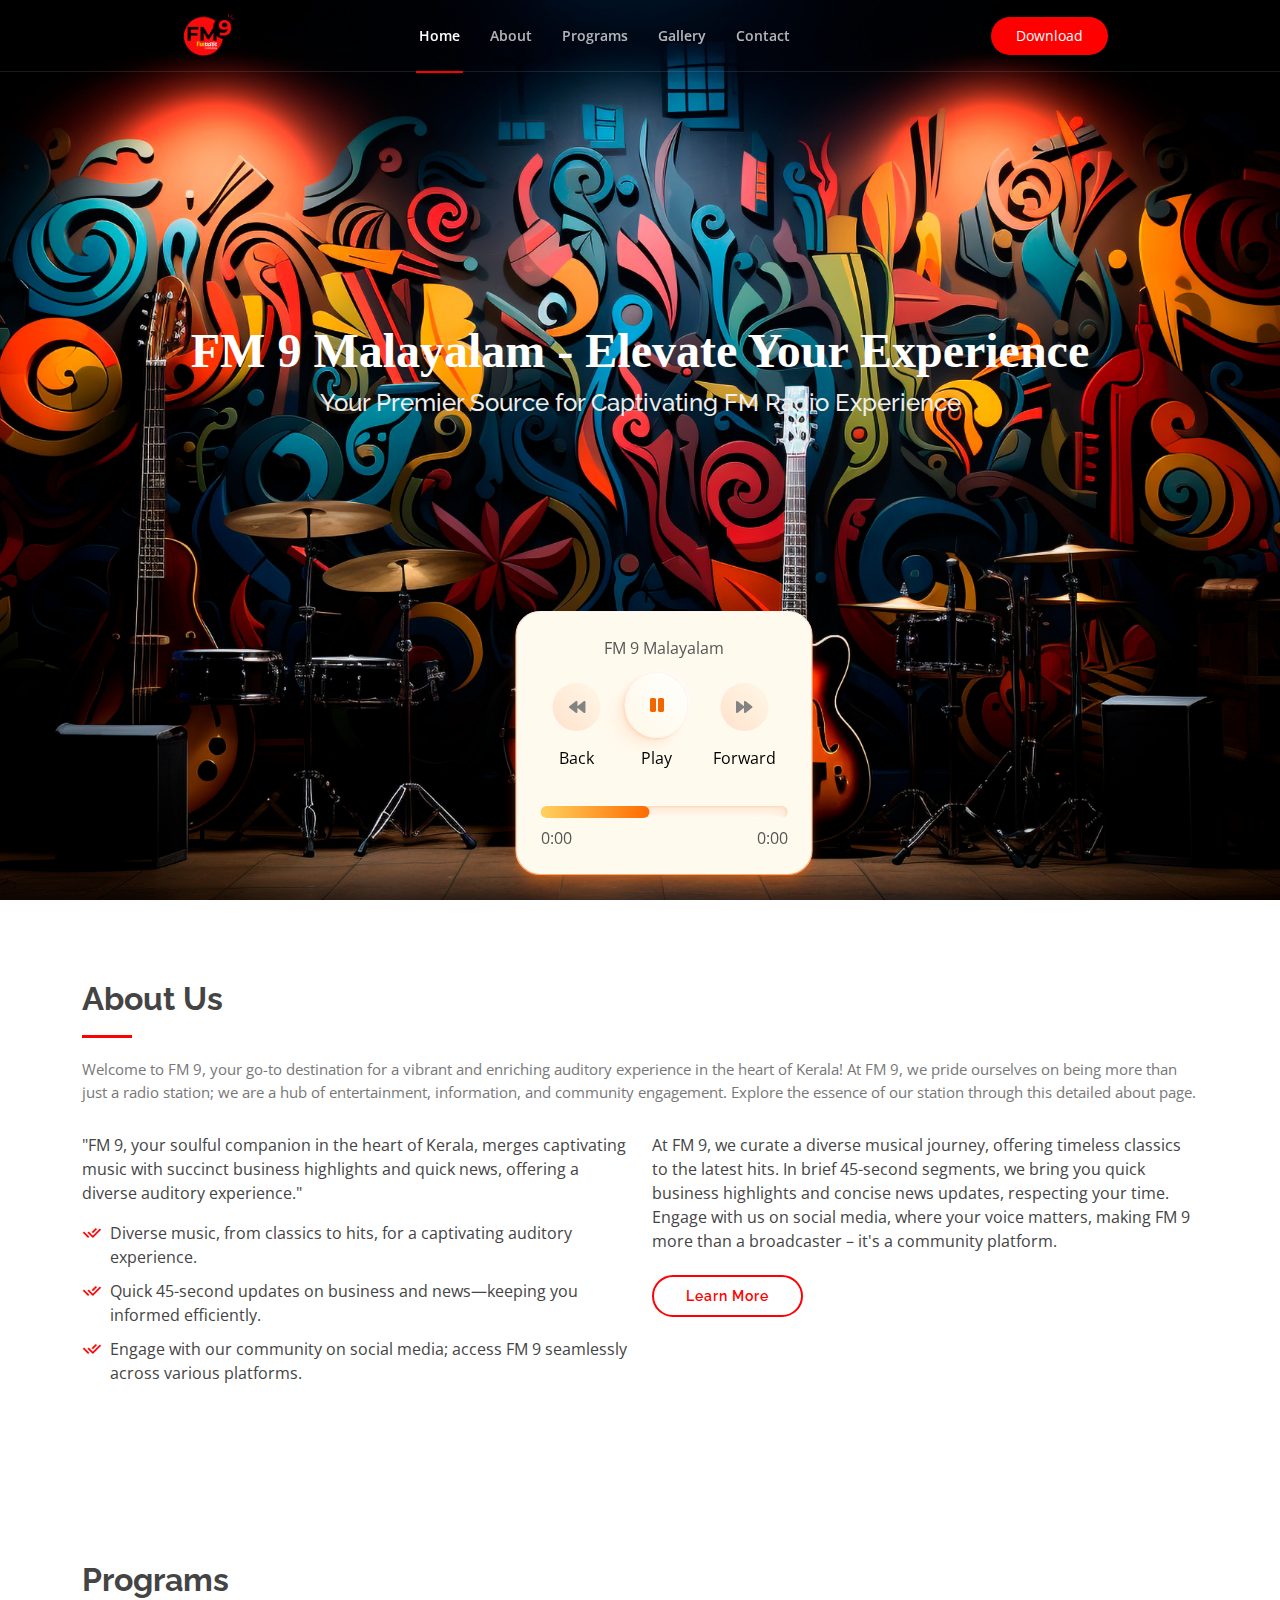
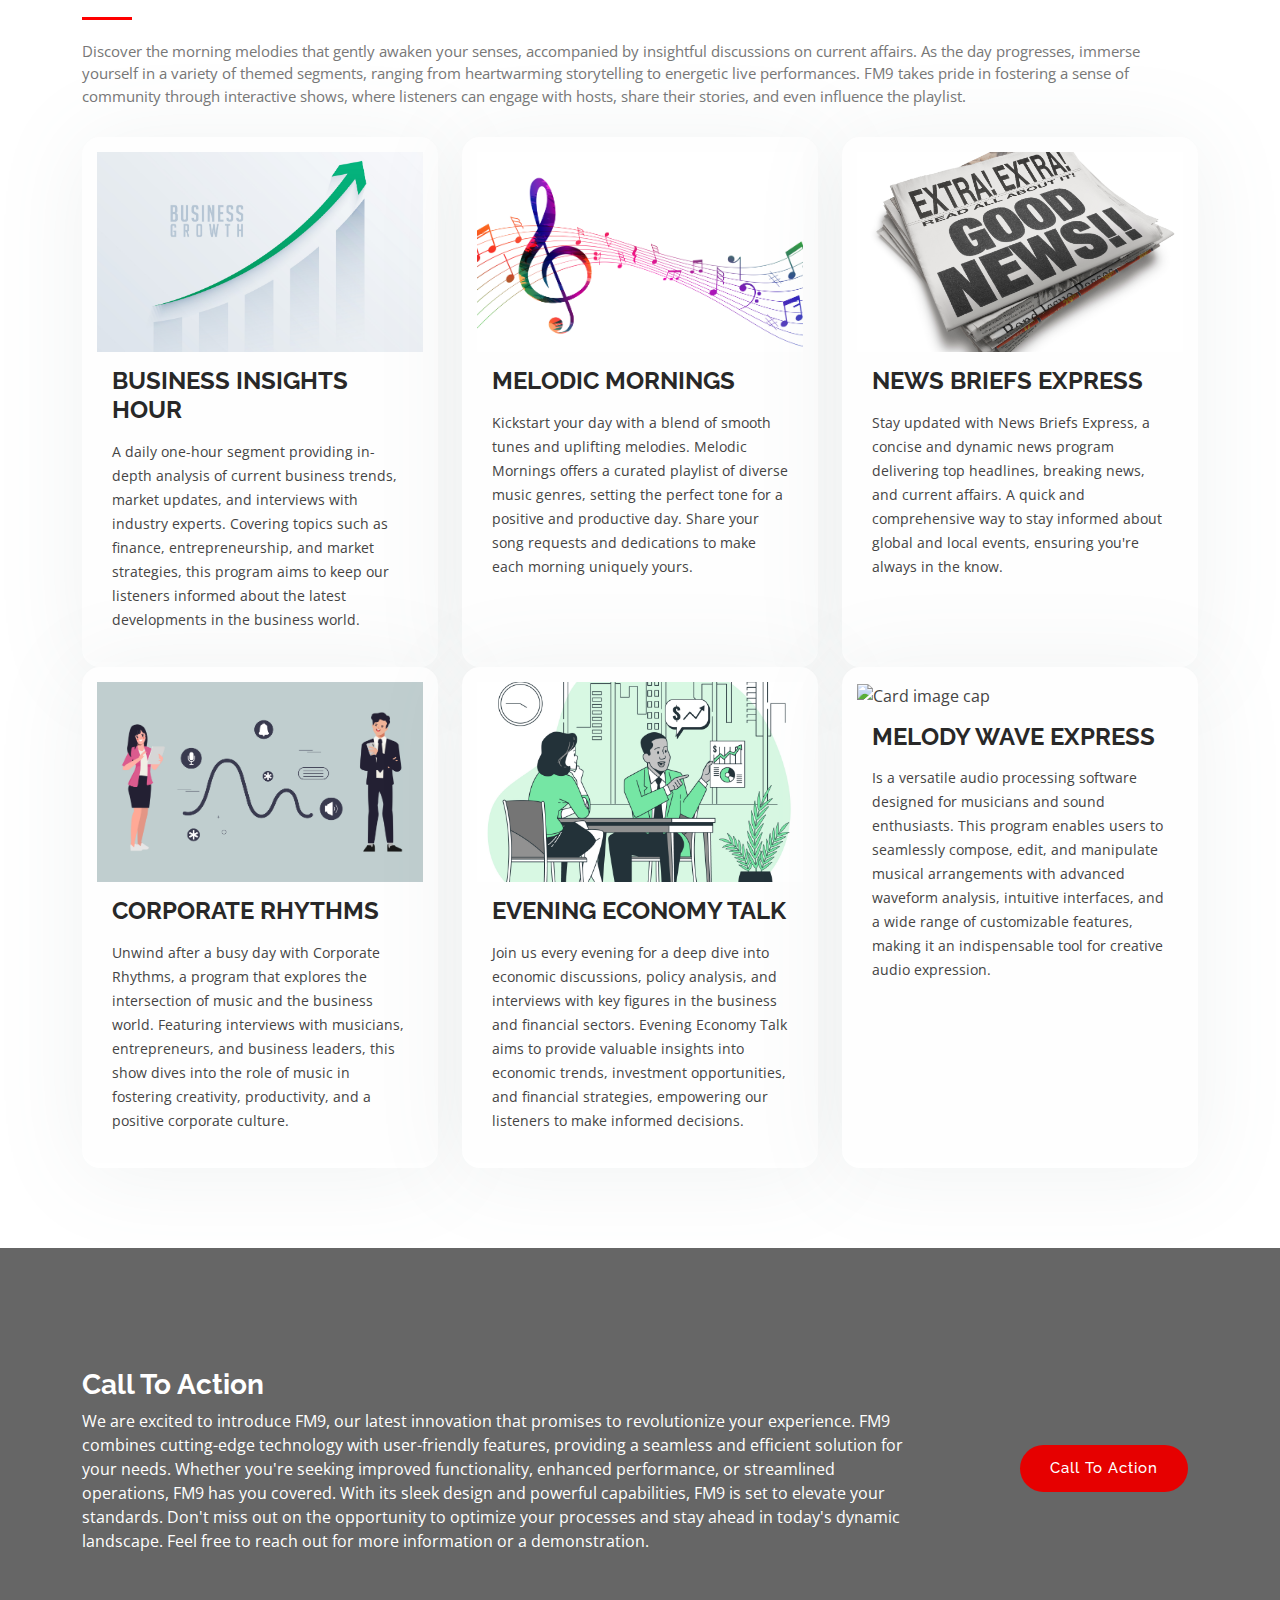
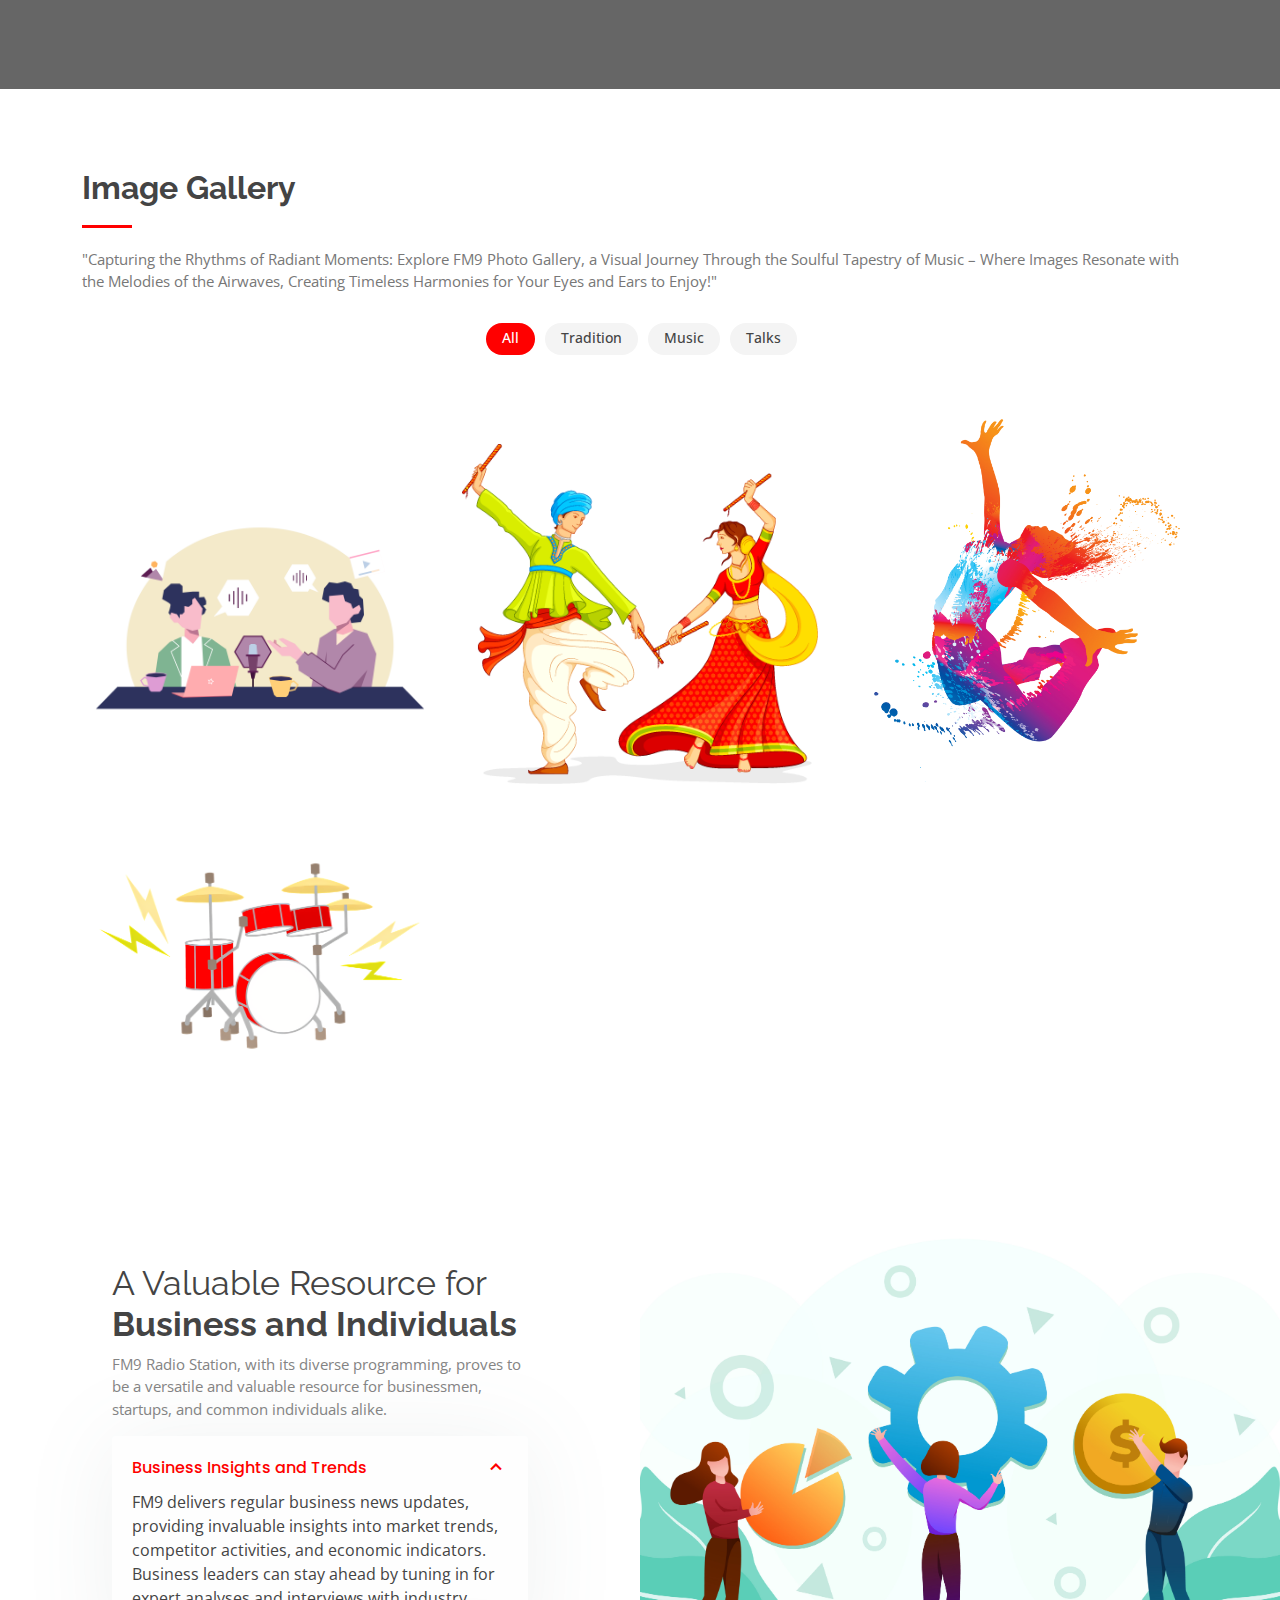
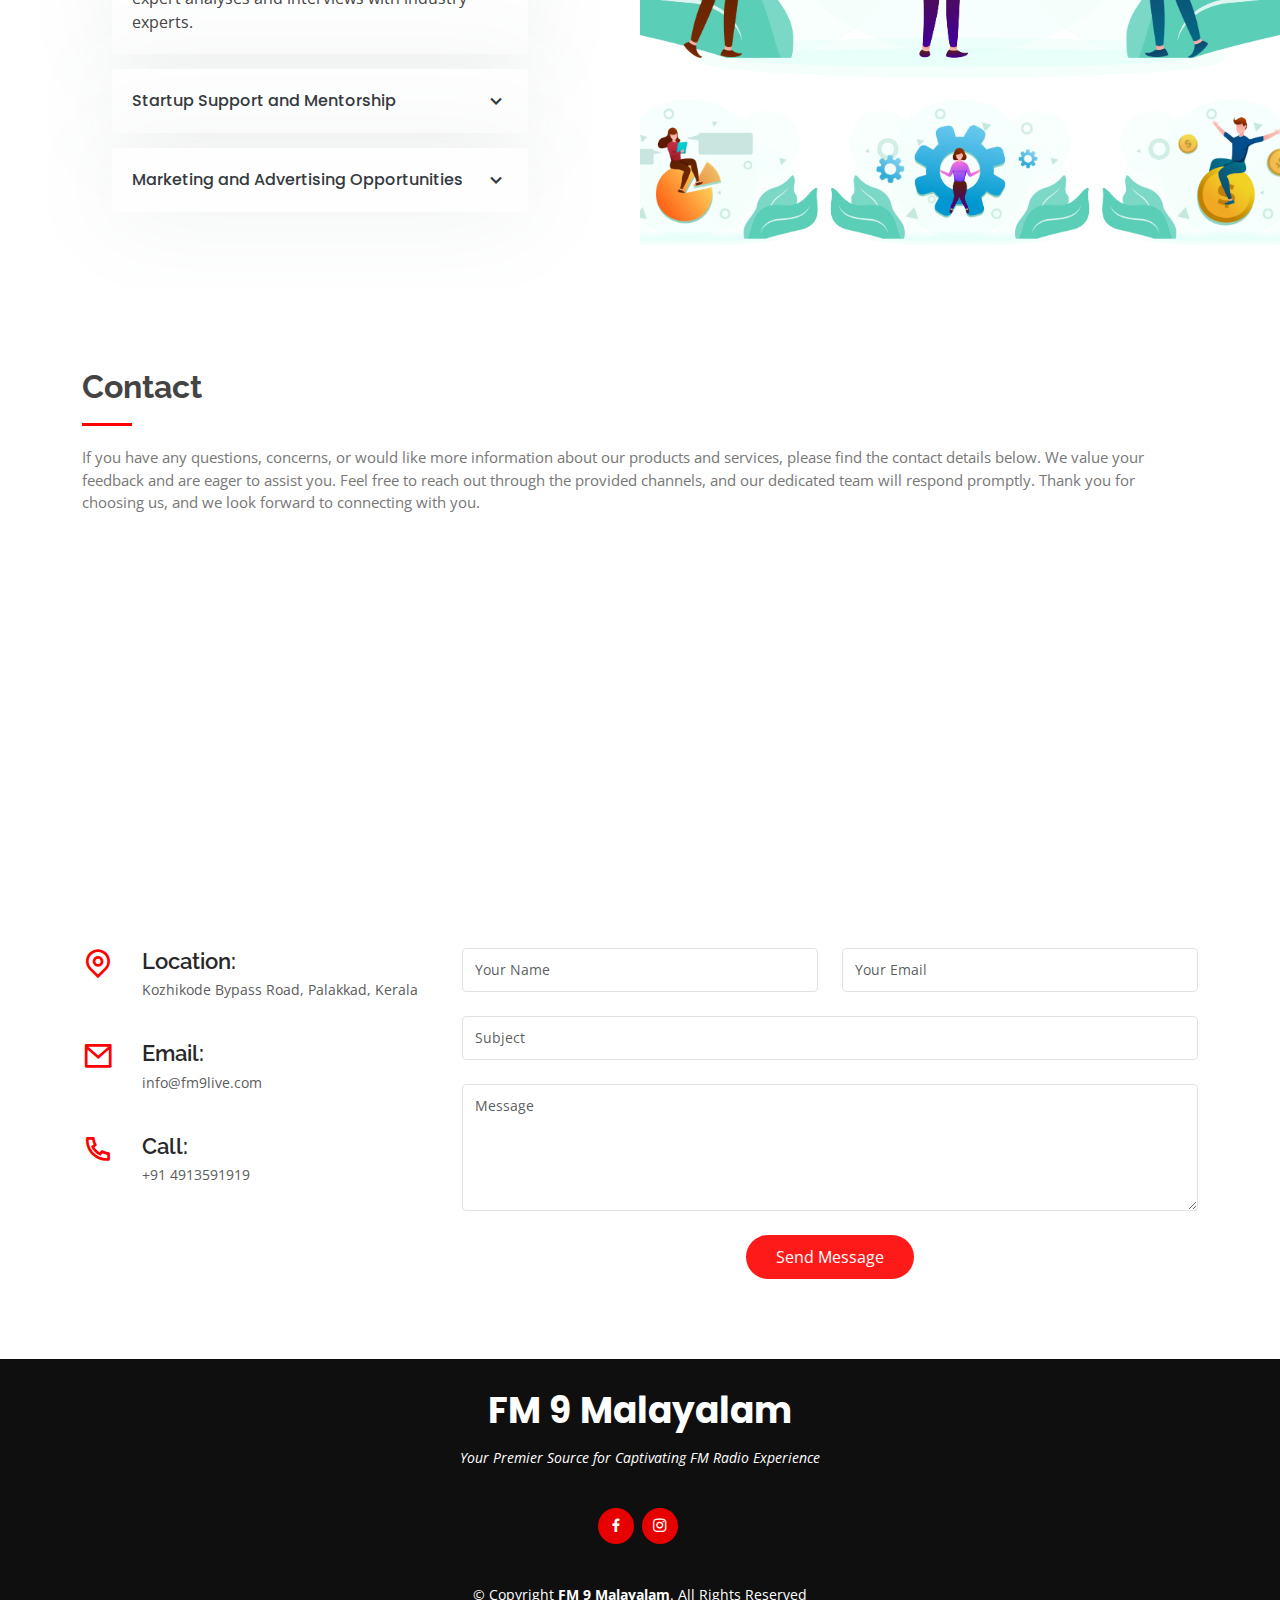
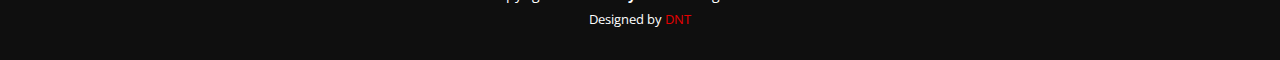
==== commit f960c47c: "after audio player correction" ====
--- a/Fm9 Malayalam/index.html
+++ b/Fm9 Malayalam/index.html
@@ -150,10 +150,6 @@
               <span class="button-text milli">Back</span>
             </button>
 
-            <!-- <button class="play-button media-button" label="play">
-              <i class="fas fa-play button-icons delta"></i>
-              <span class="button-text milli">Play</span>
-            </button> -->
             <button class="play-button media-button" label="play">
               <i class="fas fa-play button-icons delta"></i>
               <span class="button-text milli">Play</span>
@@ -979,13 +975,11 @@
         audioPlayer.addEventListener("timeupdate", updateProgressBar);
       };
     </script> -->
-    <script>
+    <!-- <script>
       document.addEventListener("DOMContentLoaded", function () {
         const audioPlayer = document.getElementById("audio-player");
         const musicUrls = [
-          "https://www.computerhope.com/jargon/m/example.mp3",
-          "https://commondatastorage.googleapis.com/codeskulptor-assets/Evillaugh.ogg",
-          "https://codeskulptor-demos.commondatastorage.googleapis.com/descent/background%20music.mp3",
+          "https://www.radioking.com/play/fm-9-malayalam",
         ];
         const musicNames = ["Track 1", "Track 2", "Track 3"];
         let currentTrackIndex = 0;
@@ -1088,6 +1082,91 @@
           audioPlayer.pause();
         });
       });
+    </script> -->
+    <script>
+      document.addEventListener("DOMContentLoaded", function () {
+        const audioPlayer = document.getElementById("audio-player");
+        const musicUrl = "https://www.radioking.com/play/fm-9-malayalam";
+        const musicName = "FM 9 Malayalam";
+    
+        function playTrack() {
+          audioPlayer.src = musicUrl;
+          audioPlayer.play();
+          updateProgressBar();
+          showTrackName(musicName);
+          togglePlayPauseIcons(true);
+        }
+    
+        function updateProgressBar() {
+          const currentTime = formatTime(audioPlayer.currentTime);
+          const duration = formatTime(audioPlayer.duration);
+          const progressBar = document.querySelector(".progress-bar");
+          const progressTimeCurrent = document.querySelector(".progress-time-current");
+          const progressTimeTotal = document.querySelector(".progress-time-total");
+          const progress = (audioPlayer.currentTime / audioPlayer.duration) * 100;
+          progressBar.style.width = progress + "%";
+          progressTimeCurrent.textContent = currentTime;
+          // if (!isNaN(audioPlayer.duration)) {
+          //   progressTimeTotal.textContent = duration;
+          // }
+        }
+    
+        function showTrackName(trackName) {
+          const trackNameElement = document.querySelector(".track-name");
+          trackNameElement.textContent = trackName;
+        }
+    
+        function formatTime(time) {
+          const minutes = Math.floor(time / 60);
+          const seconds = Math.floor(time % 60);
+          return `${minutes}:${seconds < 10 ? "0" : ""}${seconds}`;
+        }
+    
+        // Play the track automatically when the page loads
+        playTrack();
+    
+        audioPlayer.addEventListener("loadedmetadata", function () {
+          updateProgressBar();
+        });
+    
+        document.querySelector(".play-button").addEventListener("click", function () {
+          if (audioPlayer.paused) {
+            audioPlayer.play();
+            togglePlayPauseIcons(true);
+          } else {
+            audioPlayer.pause();
+            togglePlayPauseIcons(false);
+          }
+        });
+    
+        audioPlayer.addEventListener("timeupdate", updateProgressBar);
+    
+        audioPlayer.addEventListener("ended", function () {
+          // If you want the audio to loop, uncomment the next line
+          // audioPlayer.currentTime = 0;
+          // Otherwise, you can stop the audio when it ends
+          audioPlayer.pause();
+          togglePlayPauseIcons(false);
+        });
+    
+        // Stop the audio player when the user navigates to another route
+        window.addEventListener("beforeunload", function () {
+          audioPlayer.pause();
+        });
+    
+        function togglePlayPauseIcons(isPlaying) {
+          const playButtonIcon = document.querySelector(".play-button .button-icons");
+    
+          if (isPlaying) {
+            playButtonIcon.classList.remove("fa-play");
+            playButtonIcon.classList.add("fa-pause");
+          } else {
+            playButtonIcon.classList.remove("fa-pause");
+            playButtonIcon.classList.add("fa-play");
+          }
+        }
+      });
     </script>
+    
   </body>
 </html>
--- a/Fm9 Malayalam/assets/css/player.css
+++ b/Fm9 Malayalam/assets/css/player.css
@@ -16,7 +16,7 @@
   padding: 24px;
 
   position: absolute;
-  bottom: 20px;
+  bottom: 1px;
   left: 50%;
   transform: translateX(-50%);
   z-index: 1000;
